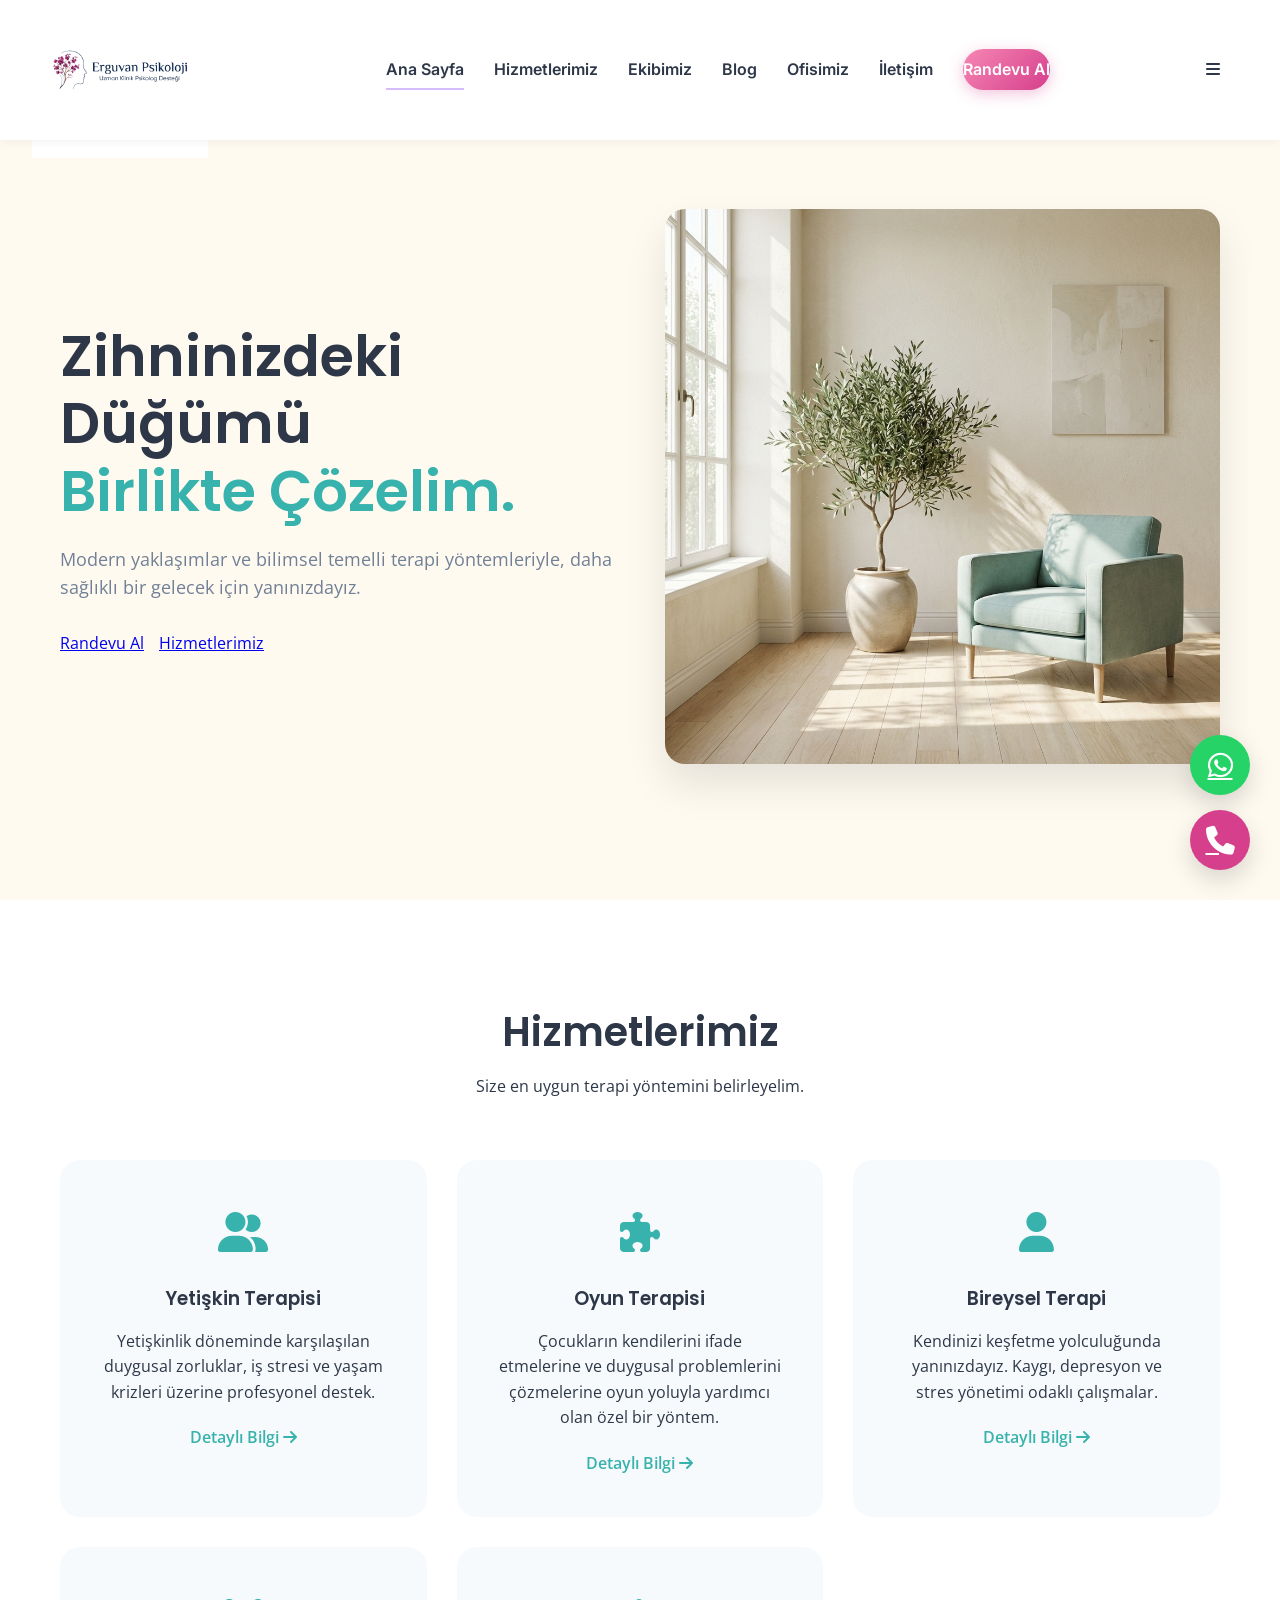
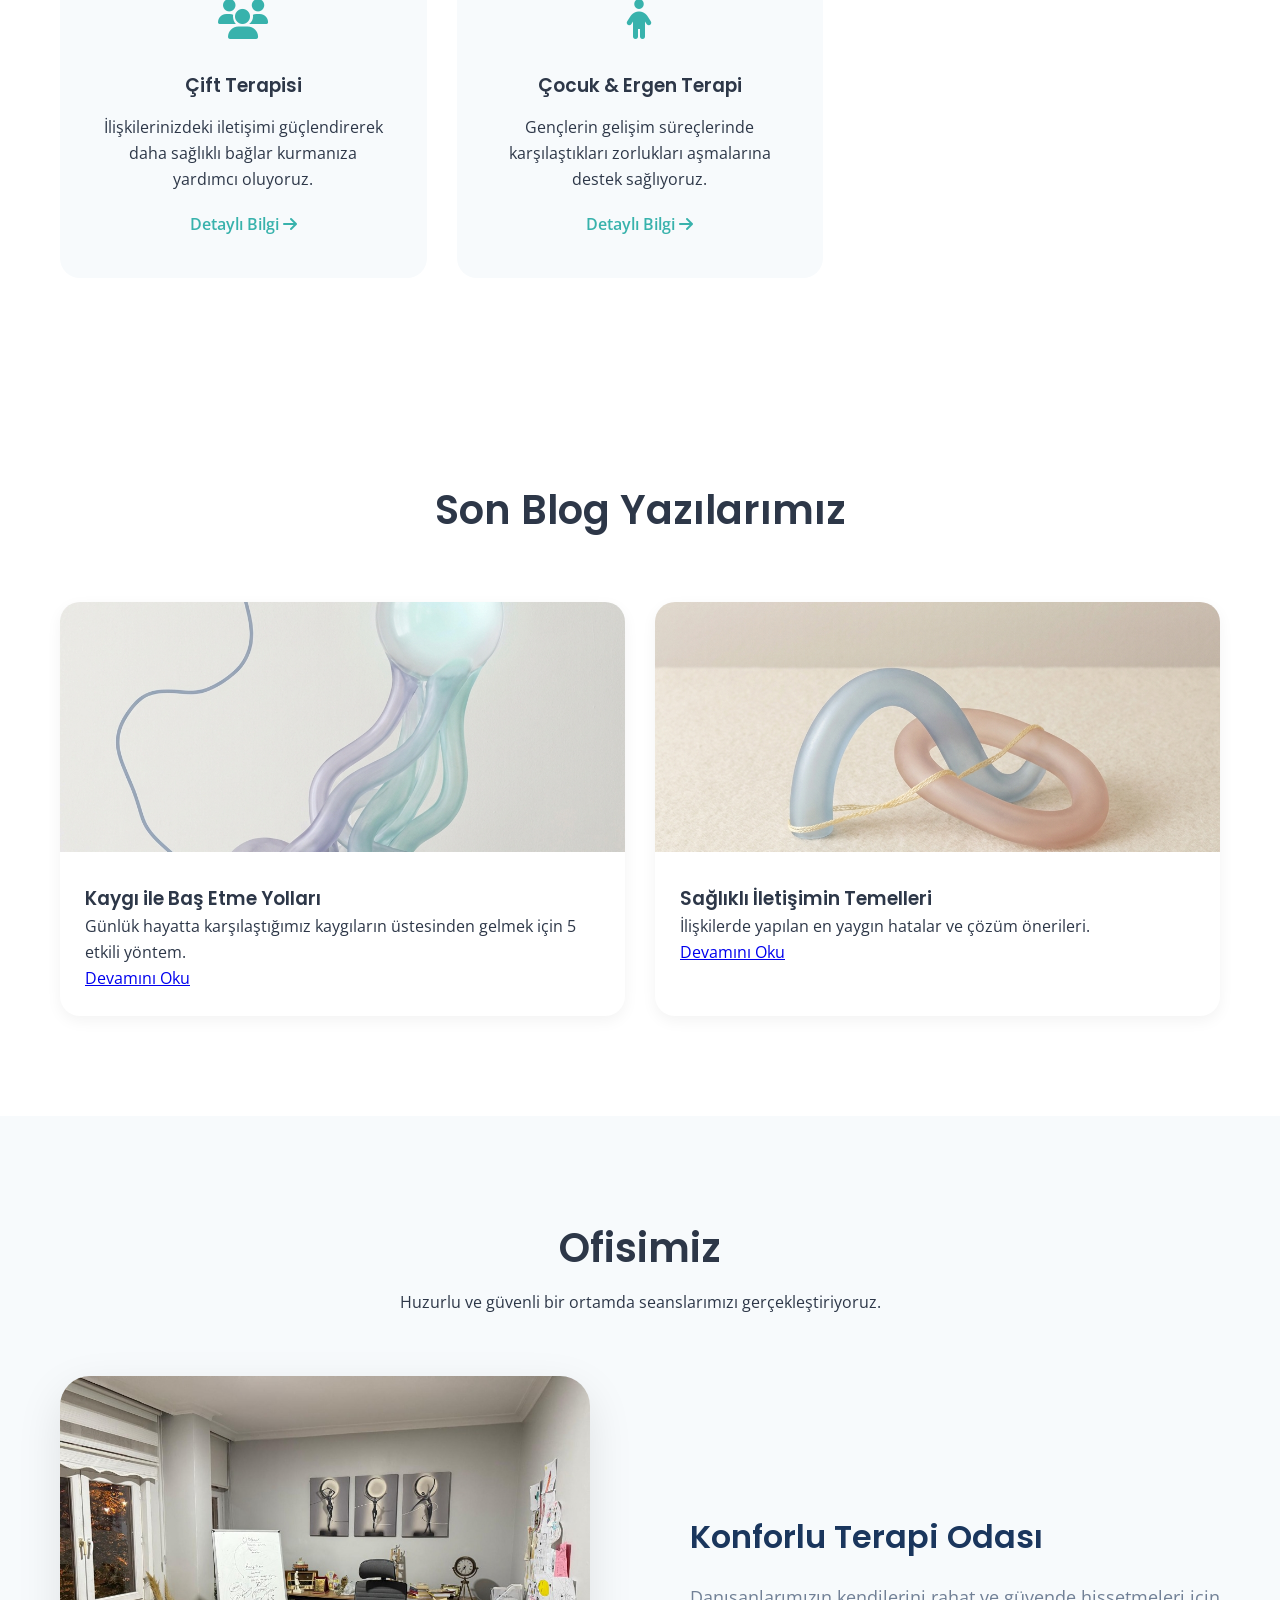
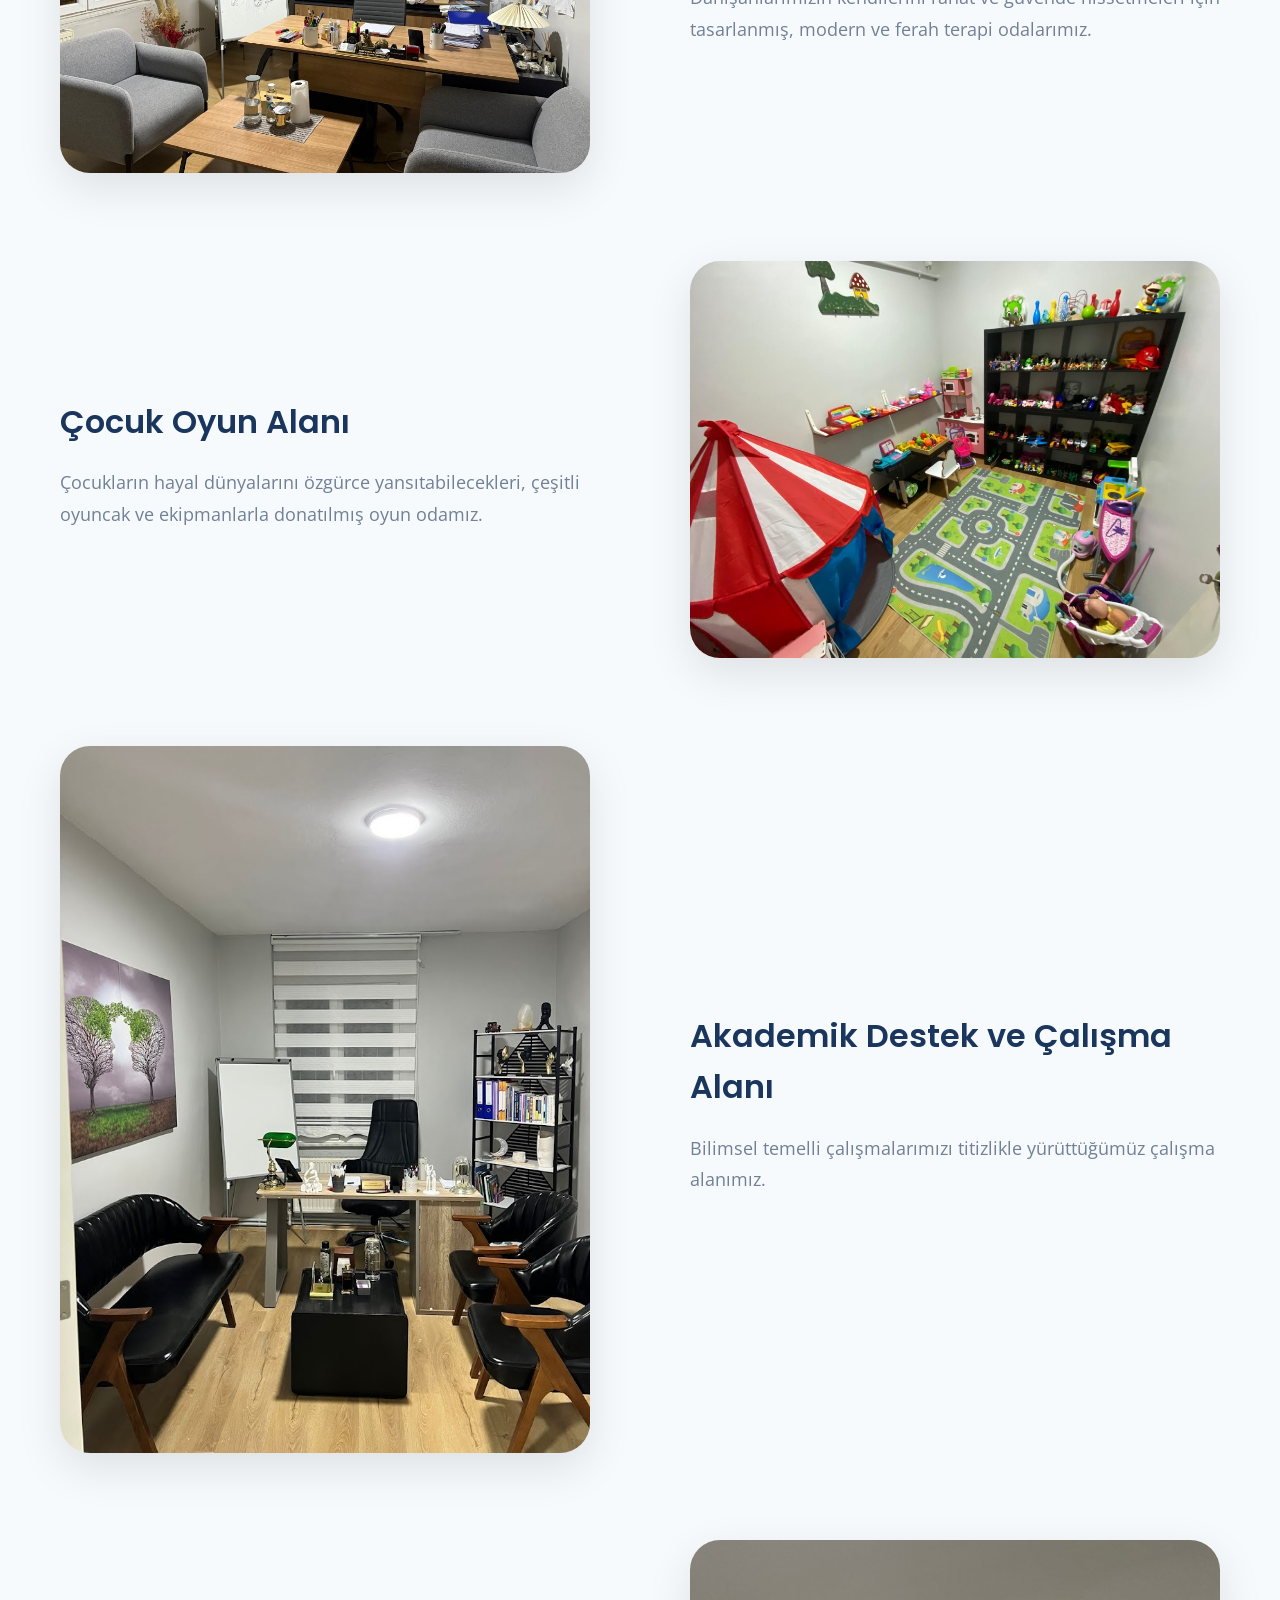
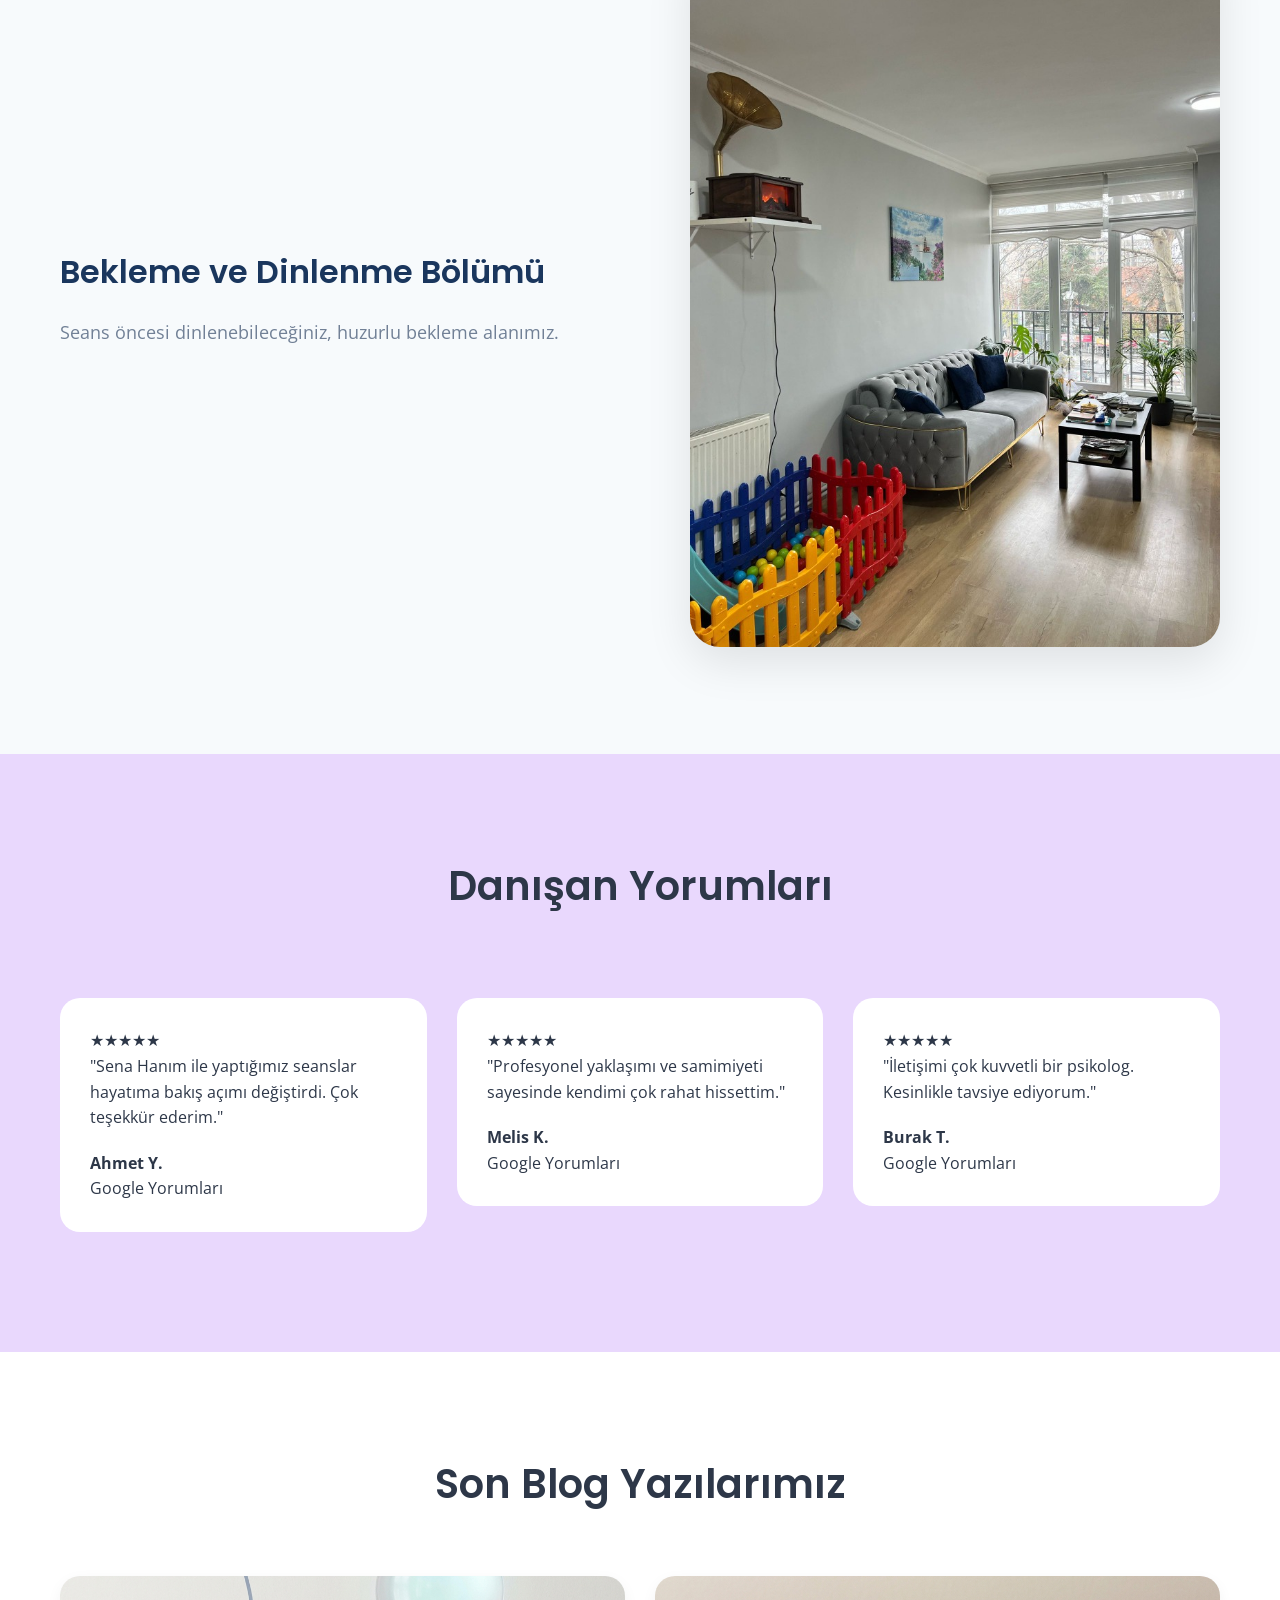
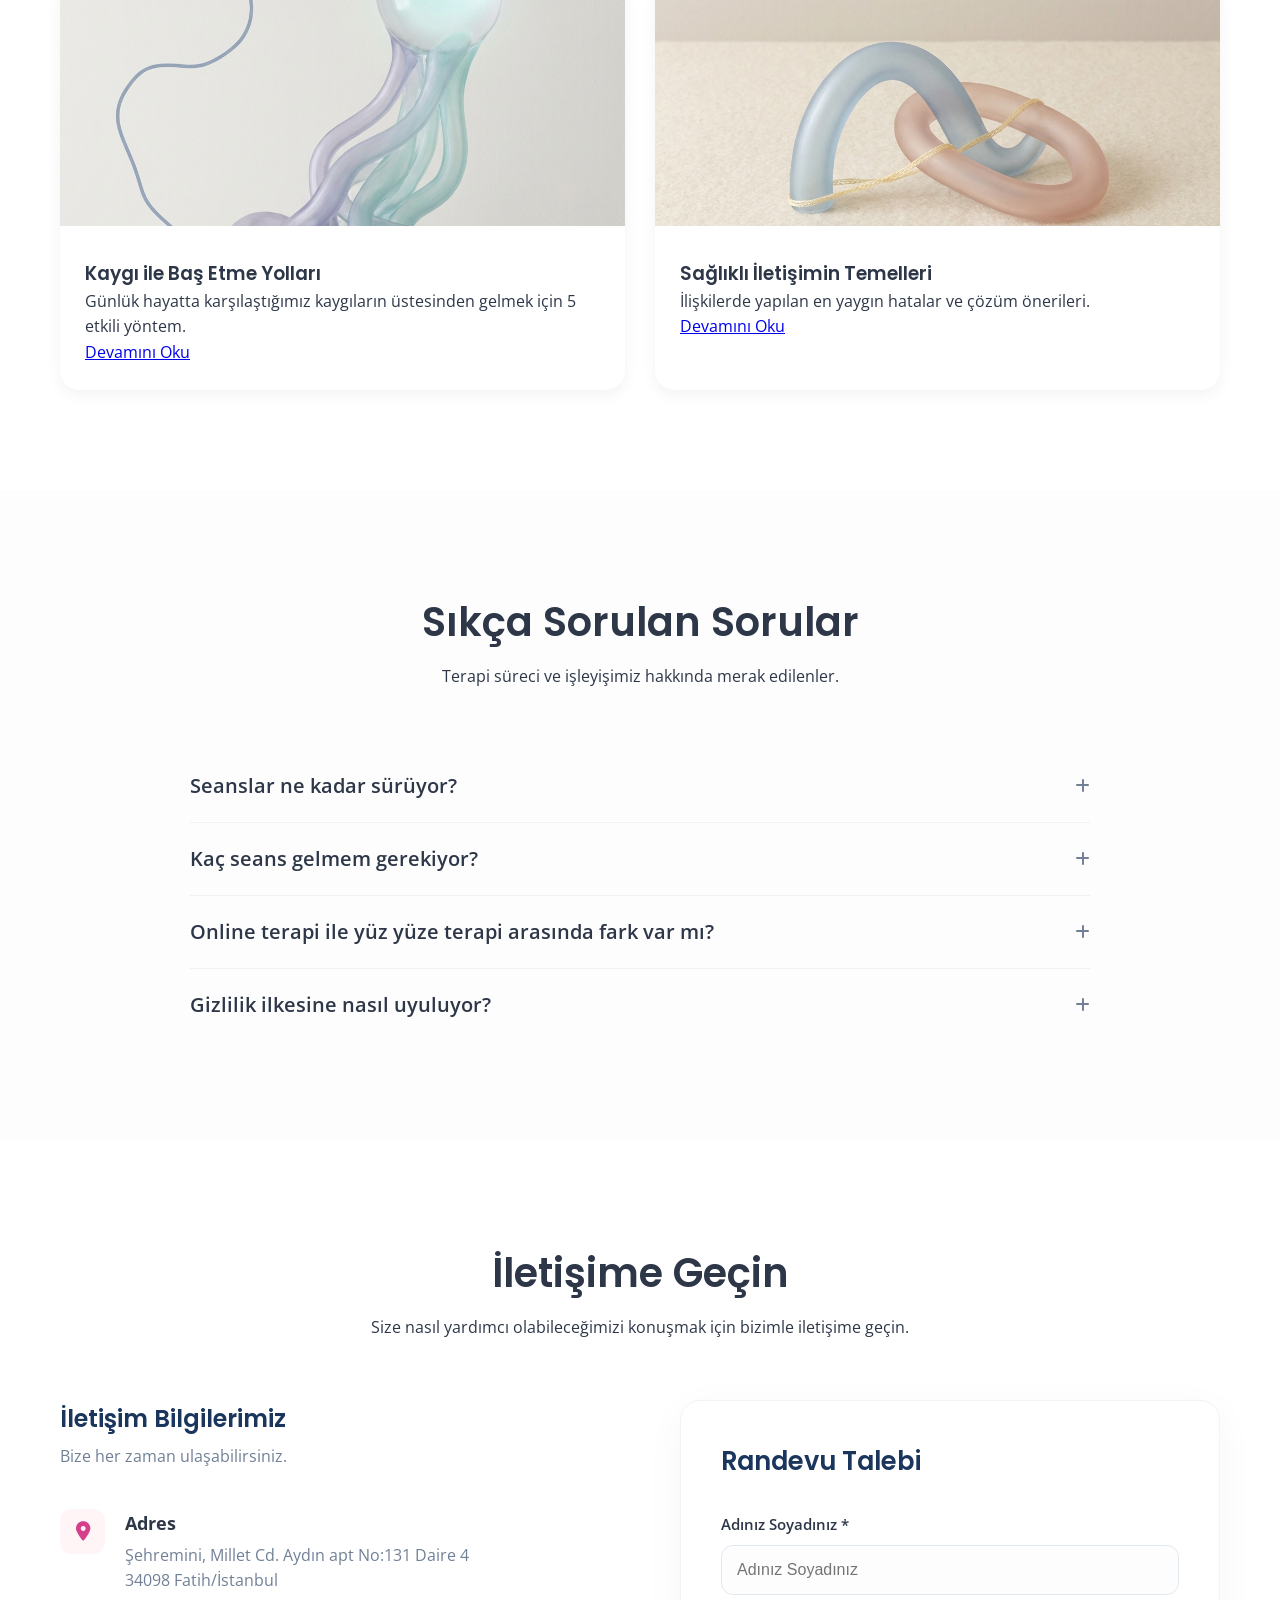
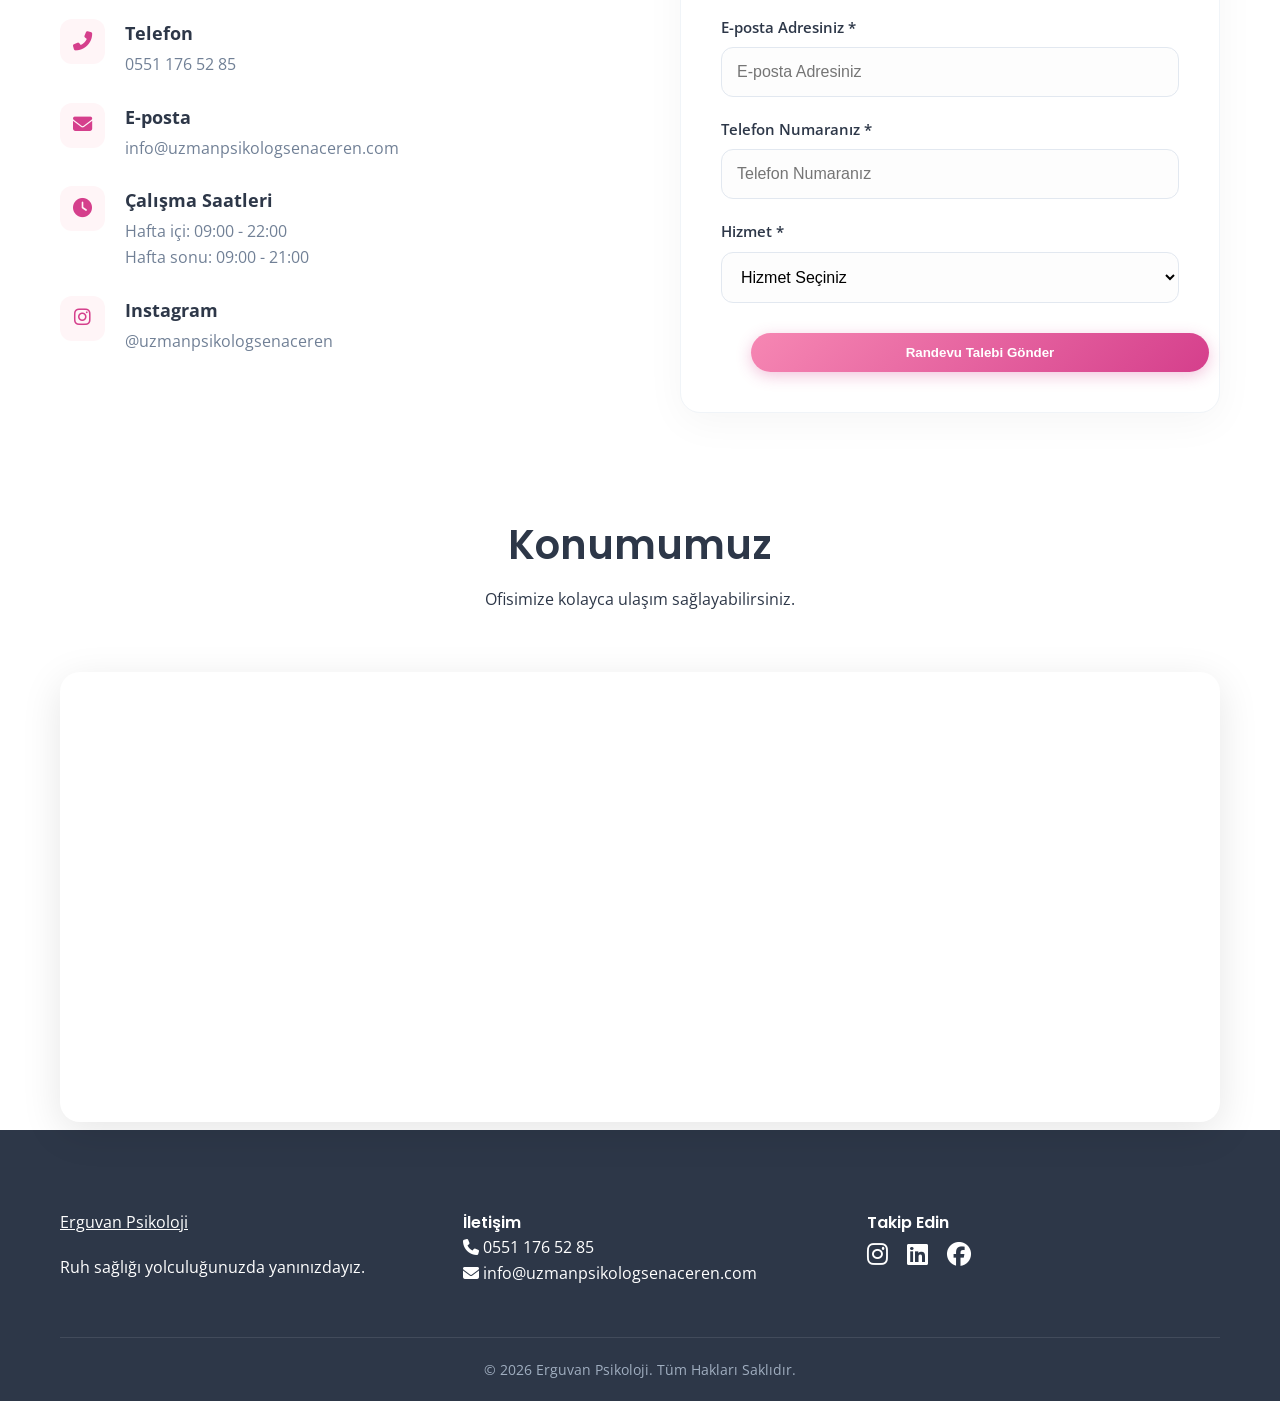
==== psikolog-modern/index.html @ c724183a "Initial commit: Erguvan Psikoloji web sitesi (Temiz yükleme)" ====
<!DOCTYPE html>
<html lang="tr">

<head>
    <meta charset="UTF-8">
    <meta name="viewport" content="width=device-width, initial-scale=1.0">
    <title>Modern Psikolog | Huzur ve Farkındalık</title>
    <meta name="description"
        content="Kişisel gelişim, terapi ve psikolojik destek için modern ve profesyonel çözümler.">
    <!-- Google Fonts -->
    <link
        href="https://fonts.googleapis.com/css2?family=Inter:wght@400;500;600&family=Poppins:wght@500;600;700&family=Open+Sans:wght@400;600&family=Playfair+Display:wght@600;700&display=swap"
        rel="stylesheet">
    <!-- Swiper CSS -->
    <link rel="stylesheet" href="https://cdn.jsdelivr.net/npm/swiper@11/swiper-bundle.min.css" />
    <!-- Font Awesome -->
    <link rel="stylesheet" href="https://cdnjs.cloudflare.com/ajax/libs/font-awesome/6.5.1/css/all.min.css">
    <link rel="stylesheet" href="style.css">
</head>

<body>

    <!-- Header / Navbar -->
    <header class="navbar">
        <div class="container">
            <div class="logo-wrapper">
                <a href="#home" class="logo-link">
                    <img src="assets/logo.png" alt="Erguvan Psikoloji Logo" class="main-logo">
                </a>
            </div>
            <nav class="nav-links">
                <a href="#home" class="active">Ana Sayfa</a>
                <a href="#services">Hizmetlerimiz</a>
                <a href="#about">Ekibimiz</a>
                <a href="#blog">Blog</a>
                <a href="#office">Ofisimiz</a>
                <a href="#contact">İletişim</a>
                <a href="#contact" class="btn btn-premium">Randevu Al</a>
            </nav>
            <div class="menu-toggle">
                <i class="fas fa-bars"></i>
            </div>
        </div>
    </header>

    <main>
        <!-- Hero Section -->
        <section id="home" class="hero">
            <div class="container">
                <div class="hero-content">
                    <h1>Zihninizdeki Düğümü <br><span>Birlikte Çözelim.</span></h1>
                    <p>Modern yaklaşımlar ve bilimsel temelli terapi yöntemleriyle, daha sağlıklı bir gelecek için
                        yanınızdayız.</p>
                    <div class="hero-btns">
                        <a href="#contact" class="btn btn-primary">Randevu Al</a>
                        <a href="#services" class="btn btn-secondary">Hizmetlerimiz</a>
                    </div>
                </div>
                <div class="hero-image">
                    <img src="assets/hero-bg.jpg" alt="Psikolog Hero Görseli" loading="lazy">
                </div>
            </div>
        </section>

        <!-- Services Section -->
        <section id="services" class="services">
            <div class="container">
                <div class="section-title">
                    <h2>Hizmetlerimiz</h2>
                    <p>Size en uygun terapi yöntemini belirleyelim.</p>
                </div>
                <div class="services-grid">
                    <div class="service-card">
                        <div class="card-icon"><i class="fas fa-user-friends"></i></div>
                        <h3>Yetişkin Terapisi</h3>
                        <p>Yetişkinlik döneminde karşılaşılan duygusal zorluklar, iş stresi ve yaşam krizleri üzerine
                            profesyonel destek.</p>
                        <a href="#contact" class="card-cta">Detaylı Bilgi <i class="fas fa-arrow-right"></i></a>
                    </div>
                    <div class="service-card">
                        <div class="card-icon"><i class="fas fa-puzzle-piece"></i></div>
                        <h3>Oyun Terapisi</h3>
                        <p>Çocukların kendilerini ifade etmelerine ve duygusal problemlerini çözmelerine oyun yoluyla
                            yardımcı olan özel bir yöntem.</p>
                        <a href="#contact" class="card-cta">Detaylı Bilgi <i class="fas fa-arrow-right"></i></a>
                    </div>
                    <div class="service-card">
                        <div class="card-icon"><i class="fas fa-user"></i></div>
                        <h3>Bireysel Terapi</h3>
                        <p>Kendinizi keşfetme yolculuğunda yanınızdayız. Kaygı, depresyon ve stres yönetimi odaklı
                            çalışmalar.</p>
                        <a href="#contact" class="card-cta">Detaylı Bilgi <i class="fas fa-arrow-right"></i></a>
                    </div>
                    <div class="service-card">
                        <div class="card-icon"><i class="fas fa-users"></i></div>
                        <h3>Çift Terapisi</h3>
                        <p>İlişkilerinizdeki iletişimi güçlendirerek daha sağlıklı bağlar kurmanıza yardımcı oluyoruz.
                        </p>
                        <a href="#contact" class="card-cta">Detaylı Bilgi <i class="fas fa-arrow-right"></i></a>
                    </div>
                    <div class="service-card">
                        <div class="card-icon"><i class="fas fa-child"></i></div>
                        <h3>Çocuk & Ergen Terapi</h3>
                        <p>Gençlerin gelişim süreçlerinde karşılaştıkları zorlukları aşmalarına destek sağlıyoruz.</p>
                        <a href="#contact" class="card-cta">Detaylı Bilgi <i class="fas fa-arrow-right"></i></a>
                    </div>
                </div>
            </div>
        </section>

        <!-- Blog Section -->
        <section id="blog" class="blog">
            <div class="container">
                <div class="section-title">
                    <h2>Son Blog Yazılarımız</h2>
                </div>
                <div class="blog-grid">
                    <article class="blog-card">
                        <div class="blog-img">
                            <img src="assets/blog-1.jpg" alt="Blog Yazısı 1">
                        </div>
                        <div class="blog-content">
                            <h3>Kaygı ile Baş Etme Yolları</h3>
                            <p>Günlük hayatta karşılaştığımız kaygıların üstesinden gelmek için 5 etkili yöntem.</p>
                            <a href="#" class="read-more">Devamını Oku</a>
                        </div>
                    </article>
                    <article class="blog-card">
                        <div class="blog-img">
                            <img src="assets/blog-2.jpg" alt="Blog Yazısı 2">
                        </div>
                        <div class="blog-content">
                            <h3>Sağlıklı İletişimin Temelleri</h3>
                            <p>İlişkilerde yapılan en yaygın hatalar ve çözüm önerileri.</p>
                            <a href="#" class="read-more">Devamını Oku</a>
                        </div>
                    </article>
                </div>
            </div>
        </section>

        <!-- Office Section -->
        <section id="office" class="office">
            <div class="container">
                <div class="section-title">
                    <h2>Ofisimiz</h2>
                    <p>Huzurlu ve güvenli bir ortamda seanslarımızı gerçekleştiriyoruz.</p>
                </div>
                <div class="office-zigzag">
                    <div class="office-row">
                        <div class="office-img">
                            <img src="assets/office/ofis-1.jpg" alt="Ofis Alanı 1">
                        </div>
                        <div class="office-text">
                            <h3>Konforlu Terapi Odası</h3>
                            <p>Danışanlarımızın kendilerini rahat ve güvende hissetmeleri için tasarlanmış, modern ve
                                ferah terapi odalarımız.</p>
                        </div>
                    </div>
                    <div class="office-row">
                        <div class="office-img">
                            <img src="assets/office/ofis-2.jpg" alt="Ofis Alanı 2">
                        </div>
                        <div class="office-text">
                            <h3>Çocuk Oyun Alanı</h3>
                            <p>Çocukların hayal dünyalarını özgürce yansıtabilecekleri, çeşitli oyuncak ve ekipmanlarla
                                donatılmış oyun odamız.</p>
                        </div>
                    </div>
                    <div class="office-row">
                        <div class="office-img">
                            <img src="assets/office/ofis-3.jpg" alt="Ofis Alanı 3">
                        </div>
                        <div class="office-text">
                            <h3>Akademik Destek ve Çalışma Alanı</h3>
                            <p>Bilimsel temelli çalışmalarımızı titizlikle yürüttüğümüz çalışma alanımız.</p>
                        </div>
                    </div>
                    <div class="office-row">
                        <div class="office-img">
                            <img src="assets/office/ofis-4.jpg" alt="Ofis Alanı 4">
                        </div>
                        <div class="office-text">
                            <h3>Bekleme ve Dinlenme Bölümü</h3>
                            <p>Seans öncesi dinlenebileceğiniz, huzurlu bekleme alanımız.</p>
                        </div>
                    </div>
                </div>
            </div>
        </section>

        <!-- Testimonials Section (Swiper) -->
        <section class="testimonials">
            <div class="container">
                <div class="section-title">
                    <h2>Danışan Yorumları</h2>
                </div>
                <div class="swiper testimonial-slider">
                    <div class="swiper-wrapper">
                        <div class="swiper-slide">
                            <div class="testimonial-card">
                                <div class="stars">★★★★★</div>
                                <p>"Sena Hanım ile yaptığımız seanslar hayatıma bakış açımı değiştirdi. Çok teşekkür
                                    ederim."</p>
                                <div class="user-info">
                                    <strong>Ahmet Y.</strong>
                                    <span>Google Yorumları</span>
                                </div>
                            </div>
                        </div>
                        <div class="swiper-slide">
                            <div class="testimonial-card">
                                <div class="stars">★★★★★</div>
                                <p>"Profesyonel yaklaşımı ve samimiyeti sayesinde kendimi çok rahat hissettim."</p>
                                <div class="user-info">
                                    <strong>Melis K.</strong>
                                    <span>Google Yorumları</span>
                                </div>
                            </div>
                        </div>
                        <div class="swiper-slide">
                            <div class="testimonial-card">
                                <div class="stars">★★★★★</div>
                                <p>"İletişimi çok kuvvetli bir psikolog. Kesinlikle tavsiye ediyorum."</p>
                                <div class="user-info">
                                    <strong>Burak T.</strong>
                                    <span>Google Yorumları</span>
                                </div>
                            </div>
                        </div>
                    </div>
                    <div class="swiper-pagination"></div>
                </div>
            </div>
        </section>

        <!-- Blog Section -->
        <section id="blog" class="blog">
            <div class="container">
                <div class="section-title">
                    <h2>Son Blog Yazılarımız</h2>
                </div>
                <div class="blog-grid">
                    <article class="blog-card">
                        <div class="blog-img">
                            <img src="assets/blog-1.jpg" alt="Blog Yazısı 1">
                        </div>
                        <div class="blog-content">
                            <h3>Kaygı ile Baş Etme Yolları</h3>
                            <p>Günlük hayatta karşılaştığımız kaygıların üstesinden gelmek için 5 etkili yöntem.</p>
                            <a href="#" class="read-more">Devamını Oku</a>
                        </div>
                    </article>
                    <article class="blog-card">
                        <div class="blog-img">
                            <img src="assets/blog-2.jpg" alt="Blog Yazısı 2">
                        </div>
                        <div class="blog-content">
                            <h3>Sağlıklı İletişimin Temelleri</h3>
                            <p>İlişkilerde yapılan en yaygın hatalar ve çözüm önerileri.</p>
                            <a href="#" class="read-more">Devamını Oku</a>
                        </div>
                    </article>
                </div>
            </div>
        </section>

        <!-- FAQ Section -->
        <section id="faq" class="faq">
            <div class="container">
                <div class="section-title">
                    <h2>Sıkça Sorulan Sorular</h2>
                    <p>Terapi süreci ve işleyişimiz hakkında merak edilenler.</p>
                </div>
                <div class="faq-accordion">
                    <div class="faq-item" onclick="this.classList.toggle('active')">
                        <div class="faq-question">
                            <span>Seanslar ne kadar sürüyor?</span>
                            <i class="fas fa-plus"></i>
                        </div>
                        <div class="faq-answer">
                            <p>Bireysel terapi seanslarımız ortalama 45-50 dakika sürmektedir. İlk görüşme
                                (değerlendirme seansı) bazen biraz daha uzun sürebilir.</p>
                        </div>
                    </div>

                    <div class="faq-item" onclick="this.classList.toggle('active')">
                        <div class="faq-question">
                            <span>Kaç seans gelmem gerekiyor?</span>
                            <i class="fas fa-plus"></i>
                        </div>
                        <div class="faq-answer">
                            <p>Seans sayısı, çalışılan konuya ve danışanın ihtiyaçlarına göre değişkenlik
                                göstermektedir. Bu konuyu genellikle ilk birkaç seanslık değerlendirme sürecinden sonra
                                birlikte planlıyoruz.</p>
                        </div>
                    </div>

                    <div class="faq-item" onclick="this.classList.toggle('active')">
                        <div class="faq-question">
                            <span>Online terapi ile yüz yüze terapi arasında fark var mı?</span>
                            <i class="fas fa-plus"></i>
                        </div>
                        <div class="faq-answer">
                            <p>Bilimsel araştırmalar, uygun teknolojik koşullar sağlandığında online terapinin de
                                geleneksel yüz yüze terapi kadar etkili olduğunu göstermektedir.</p>
                        </div>
                    </div>

                    <div class="faq-item" onclick="this.classList.toggle('active')">
                        <div class="faq-question">
                            <span>Gizlilik ilkesine nasıl uyuluyor?</span>
                            <i class="fas fa-plus"></i>
                        </div>
                        <div class="faq-answer">
                            <p>Terapi süreci tamamen gizlilik ilkesi esasına dayanır. Danışanlarımızın bilgileri ve
                                seans içerikleri, yasal zorunluluklar haricinde hiçbir üçüncü şahıs veya kurumla
                                paylaşılmaz.</p>
                        </div>
                    </div>
                </div>
            </div>
        </section>

        <!-- Contact Section -->
        <section id="contact" class="contact">
            <div class="container">
                <div class="section-title">
                    <h2>İletişime Geçin</h2>
                    <p>Size nasıl yardımcı olabileceğimizi konuşmak için bizimle iletişime geçin.</p>
                </div>
                <div class="contact-wrapper">
                    <div class="contact-info">
                        <h3>İletişim Bilgilerimiz</h3>
                        <p class="subtitle">Bize her zaman ulaşabilirsiniz.</p>

                        <div class="info-item">
                            <div class="info-icon"><i class="fas fa-map-marker-alt"></i></div>
                            <div class="info-text">
                                <strong>Adres</strong>
                                <p>Şehremini, Millet Cd. Aydın apt No:131 Daire 4<br>34098 Fatih/İstanbul</p>
                            </div>
                        </div>

                        <div class="info-item">
                            <div class="info-icon"><i class="fas fa-phone-alt"></i></div>
                            <div class="info-text">
                                <strong>Telefon</strong>
                                <p>0551 176 52 85</p>
                            </div>
                        </div>

                        <div class="info-item">
                            <div class="info-icon"><i class="fas fa-envelope"></i></div>
                            <div class="info-text">
                                <strong>E-posta</strong>
                                <p>info@uzmanpsikologsenaceren.com</p>
                            </div>
                        </div>

                        <div class="info-item">
                            <div class="info-icon"><i class="fas fa-clock"></i></div>
                            <div class="info-text">
                                <strong>Çalışma Saatleri</strong>
                                <p>Hafta içi: 09:00 - 22:00<br>Hafta sonu: 09:00 - 21:00</p>
                            </div>
                        </div>

                        <div class="info-item">
                            <div class="info-icon"><i class="fab fa-instagram"></i></div>
                            <div class="info-text">
                                <strong>Instagram</strong>
                                <p>@uzmanpsikologsenaceren</p>
                            </div>
                        </div>
                    </div>

                    <div class="contact-form-container">
                        <form class="appointment-form">
                            <h3>Randevu Talebi</h3>
                            <div class="form-group">
                                <label>Adınız Soyadınız *</label>
                                <input type="text" placeholder="Adınız Soyadınız" required>
                            </div>
                            <div class="form-group">
                                <label>E-posta Adresiniz *</label>
                                <input type="email" placeholder="E-posta Adresiniz" required>
                            </div>
                            <div class="form-group">
                                <label>Telefon Numaranız *</label>
                                <input type="tel" placeholder="Telefon Numaranız" required>
                            </div>
                            <div class="form-group">
                                <label>Hizmet *</label>
                                <select required>
                                    <option value="" disabled selected>Hizmet Seçiniz</option>
                                    <option value="yetiskin">Yetişkin Terapisi</option>
                                    <option value="oyun">Oyun Terapisi</option>
                                    <option value="bireysel">Bireysel Terapi</option>
                                    <option value="cift">Çift Terapisi</option>
                                    <option value="cocuk-ergen">Çocuk & Ergen Terapi</option>
                                </select>
                            </div>
                            <button type="submit" class="btn btn-premium btn-block">Randevu Talebi Gönder</button>
                        </form>
                    </div>
                </div>
            </div>
        </section>

        <!-- Map Section -->
        <section id="location" class="map-section">
            <div class="container">
                <div class="section-title">
                    <h2>Konumumuz</h2>
                    <p>Ofisimize kolayca ulaşım sağlayabilirsiniz.</p>
                </div>
                <div class="map-container">
                    <iframe
                        src="https://www.google.com/maps/embed?pb=!1m18!1m12!1m3!1d3010.518663806141!2d28.93240757655022!3d41.01511121901844!2m3!1f0!2f0!3f0!3m2!1i1024!2i768!4f13.1!3m3!1m2!1s0x14cabbbebb427bb9%3A0x3fec28c0f52032ea!2sFatih%20Psikolog-Erguvan%20Psikoloji%20ve%20Dan%C4%B1%C5%9Fmanl%C4%B1k%20Merkezi-Uzman%20Klinik%20Psikolog-!5e0!3m2!1str!2str!4v1707010000000!5m2!1str!2str"
                        width="100%" height="450"
                        style="border:0; border-radius: 20px; box-shadow: 0 10px 40px rgba(0,0,0,0.1);"
                        allowfullscreen="" loading="lazy" referrerpolicy="no-referrer-when-downgrade">
                    </iframe>
                </div>
            </div>
        </section>
    </main>

    <!-- Footer -->
    <footer>
        <div class="container">
            <div class="footer-grid">
                <div class="footer-about">
                    <a href="#" class="logo">Erguvan <span>Psikoloji</span></a>
                    <p>Ruh sağlığı yolculuğunuzda yanınızdayız.</p>
                </div>
                <div class="footer-contact">
                    <h4>İletişim</h4>
                    <p><i class="fas fa-phone"></i> 0551 176 52 85</p>
                    <p><i class="fas fa-envelope"></i> info@uzmanpsikologsenaceren.com</p>
                </div>
                <div class="footer-social">
                    <h4>Takip Edin</h4>
                    <div class="social-links">
                        <a href="#"><i class="fab fa-instagram"></i></a>
                        <a href="#"><i class="fab fa-linkedin"></i></a>
                        <a href="#"><i class="fab fa-facebook"></i></a>
                    </div>
                </div>
            </div>
            <div class="footer-bottom">
                <p>&copy; 2026 Erguvan Psikoloji. Tüm Hakları Saklıdır.</p>
            </div>
        </div>
    </footer>

    <!-- Floating Buttons -->
    <div class="floating-wrapper">
        <a href="https://wa.me/905511765285" class="float-btn whatsapp" target="_blank"
            title="WhatsApp ile İletişime Geçin">
            <i class="fab fa-whatsapp"></i>
        </a>
        <a href="tel:05511765285" class="float-btn phone" title="Bizi Arayın">
            <i class="fas fa-phone"></i>
        </a>
    </div>

    <!-- Scripts -->
    <script src="https://cdn.jsdelivr.net/npm/swiper@11/swiper-bundle.min.js"></script>
    <script src="script.js"></script>
</body>

</html>
---- psikolog-modern/style.css ----
/* CSS Design System & Styles */
:root {
    --primary-color: #38b2ac;
    /* Turkuaz */
    --secondary-color: #e9d8fd;
    /* Soft Lavanta */
    --accent-color: #ff7f50;
    /* Mercan */
    --bg-krem: #fffaf0;
    --bg-gri: #f7fafc;
    --text-dark: #2d3748;
    --text-light: #718096;
    --white: #ffffff;
    --font-heading: 'Poppins', sans-serif;
    --font-body: 'Open Sans', sans-serif;
    --transition: all 0.3s ease;
}

* {
    margin: 0;
    padding: 0;
    box-sizing: border-box;
}

body {
    font-family: var(--font-body);
    line-height: 1.6;
    color: var(--text-dark);
    background-color: var(--white);
    overflow-x: hidden;
}

h1,
h2,
h3,
h4 {
    font-family: var(--font-heading);
    font-weight: 600;
}

.container {
    max-width: 1200px;
    margin: 0 auto;
    padding: 0 20px;
}

/* Navbar & Glassmorphism */
.navbar {
    position: fixed;
    top: 0;
    width: 100%;
    height: 140px;
    /* Daha dengeli bir yükseklik */
    background: rgba(255, 255, 255, 0.8);
    backdrop-filter: blur(15px);
    -webkit-backdrop-filter: blur(15px);
    display: flex;
    align-items: center;
    z-index: 1000;
    border-bottom: 1px solid rgba(255, 255, 255, 0.3);
    box-shadow: 0 4px 30px rgba(0, 0, 0, 0.05);
}

.navbar .container {
    display: flex;
    justify-content: space-between;
    align-items: center;
    width: 100%;
    overflow: visible;
}

/* Logo Section */
.logo-wrapper {
    display: flex;
    align-items: center;
    background: transparent !important;
}

.logo-link {
    display: block;
    transition: var(--transition);
    text-decoration: none;
    border: none;
    outline: none;
    background: transparent !important;
}

.logo-link:hover {
    transform: scale(1.05);
}

.main-logo {
    height: 160px;
    /* Header'dan biraz taşıp estetik durması için */
    width: auto;
    object-fit: contain;
    mix-blend-mode: multiply;
    /* BEYAZ ARKA PLANI YOK EDER */
    filter: contrast(110%);
    /* Logoyu netleştirmek için */
    transform: scale(1.1);
    display: block;
    background: transparent !important;
    pointer-events: none;
    /* Tıklanabilir alanı bozmaması için */
    margin-left: -20px;
    /* Sola biraz daha yanaştırıldı */
}

/* Nav Links & Hover Line */
.nav-links {
    display: flex;
    align-items: center;
}

.nav-links a {
    margin-left: 30px;
    text-decoration: none;
    color: #2d3748;
    font-weight: 600;
    font-size: 1rem;
    position: relative;
    padding: 8px 0;
    transition: var(--transition);
    font-family: 'Inter', sans-serif;
    /* Daha modern bir font */
}

.nav-links a:not(.btn-premium)::after {
    content: '';
    position: absolute;
    bottom: 0;
    left: 0;
    width: 0;
    height: 2px;
    background: #d6bcfa;
    /* Lavanta vurgu */
    transition: width 0.3s ease;
}

.nav-links a.active::after,
.nav-links a:not(.btn-premium):hover::after {
    width: 100%;
}

.nav-links a:hover {
    color: #1a365d;
}

/* Premium Button */
.btn-premium {
    background: linear-gradient(135deg, #f687b3 0%, #d53f8c 100%);
    color: white !important;
    padding: 12px 24px;
    border-radius: 50px;
    font-weight: 700;
    box-shadow: 0 4px 15px rgba(213, 63, 140, 0.3);
    transition: all 0.4s cubic-bezier(0.175, 0.885, 0.32, 1.275);
    border: none;
    margin-left: 30px !important;
    text-decoration: none;
}

.btn-premium:hover {
    transform: scale(1.05) translateY(-2px);
    box-shadow: 0 8px 25px rgba(213, 63, 140, 0.4);
    filter: brightness(1.1);
}

/* Hero Section */
.hero {
    height: 100vh;
    display: flex;
    align-items: center;
    background-color: var(--bg-krem);
    padding-top: 80px;
}

.hero .container {
    display: flex;
    align-items: center;
    gap: 50px;
}

.hero-content {
    flex: 1;
}

.hero-content h1 {
    font-size: 3.5rem;
    line-height: 1.2;
    margin-bottom: 20px;
}

.hero-content h1 span {
    color: var(--primary-color);
}

.hero-content p {
    font-size: 1.1rem;
    color: var(--text-light);
    margin-bottom: 30px;
}

.hero-btns {
    display: flex;
    gap: 15px;
}

.hero-image {
    flex: 1;
}

.hero-image img {
    width: 100%;
    border-radius: 20px;
    box-shadow: 0 20px 40px rgba(0, 0, 0, 0.1);
}

/* Contact Section */
.contact {
    padding: 100px 0;
    background-color: #fff;
}

.contact-wrapper {
    display: grid;
    grid-template-columns: 1fr 1fr;
    gap: 80px;
    margin-top: 50px;
}

.contact-info h3 {
    font-size: 1.5rem;
    color: #1a365d;
    margin-bottom: 5px;
}

.contact-info .subtitle {
    color: #718096;
    margin-bottom: 40px;
    font-size: 1rem;
}

.info-item {
    display: flex;
    gap: 20px;
    margin-bottom: 25px;
    align-items: flex-start;
}

.info-icon {
    width: 45px;
    height: 45px;
    background: #fff5f7;
    border-radius: 12px;
    display: flex;
    align-items: center;
    justify-content: center;
    color: #d53f8c;
    font-size: 1.2rem;
    flex-shrink: 0;
}

.info-text strong {
    display: block;
    font-size: 1.1rem;
    color: #2d3748;
    margin-bottom: 5px;
}

.info-text p {
    color: #718096;
    line-height: 1.6;
}

/* Contact Form */
.contact-form-container {
    background: #ffffff;
    padding: 40px;
    border-radius: 20px;
    box-shadow: 0 10px 40px rgba(0, 0, 0, 0.04);
    border: 1px solid #f0f4f8;
}

.appointment-form h3 {
    margin-bottom: 30px;
    color: #1a365d;
    font-size: 1.6rem;
}

.form-group {
    margin-bottom: 20px;
}

.form-group label {
    display: block;
    margin-bottom: 8px;
    font-weight: 600;
    color: #2d3748;
    font-size: 0.95rem;
}

.form-group input,
.form-group select {
    width: 100%;
    padding: 15px;
    border: 1px solid #e2e8f0;
    border-radius: 12px;
    font-size: 1rem;
    transition: var(--transition);
    background: #fdfdfd;
}

.form-group input:focus,
.form-group select:focus {
    outline: none;
    border-color: #d53f8c;
    box-shadow: 0 0 0 3px rgba(213, 63, 140, 0.1);
}

.btn-block {
    width: 100%;
    margin-top: 10px;
    cursor: pointer;
}

/* Responsive Contact */
@media (max-width: 992px) {
    .contact-wrapper {
        grid-template-columns: 1fr;
        gap: 50px;
    }
}

/* Services */
.services {
    padding: 100px 0;
    background-color: var(--white);
}

.section-title {
    text-align: center;
    margin-bottom: 60px;
}

.section-title h2 {
    font-size: 2.5rem;
    margin-bottom: 10px;
}

.services-grid {
    display: grid;
    grid-template-columns: repeat(auto-fit, minmax(300px, 1fr));
    gap: 30px;
}

.service-card {
    background: var(--bg-gri);
    padding: 40px;
    border-radius: 20px;
    text-align: center;
    transition: var(--transition);
}

.service-card:hover {
    transform: translateY(-10px);
    background: var(--white);
    box-shadow: 0 15px 30px rgba(0, 0, 0, 0.05);
}

.card-icon {
    font-size: 2.5rem;
    color: var(--primary-color);
    margin-bottom: 20px;
}

.service-card h3 {
    margin-bottom: 15px;
}

.card-cta {
    margin-top: 20px;
    display: inline-block;
    color: var(--primary-color);
    text-decoration: none;
    font-weight: 600;
}

/* Testimonials */
.testimonials {
    padding: 100px 0;
    background-color: var(--secondary-color);
}

.testimonial-card {
    background: var(--white);
    padding: 30px;
    border-radius: 20px;
    margin: 20px 0;
}

.user-info {
    margin-top: 20px;
    display: flex;
    flex-direction: column;
}

/* Blog */
.blog {
    padding: 100px 0;
}

.blog-grid {
    display: grid;
    grid-template-columns: repeat(auto-fit, minmax(350px, 1fr));
    gap: 30px;
}

.blog-card {
    border-radius: 20px;
    overflow: hidden;
    background: var(--white);
    box-shadow: 0 5px 15px rgba(0, 0, 0, 0.05);
}

.blog-img img {
    width: 100%;
    height: 250px;
    object-fit: cover;
}

.blog-content {
    padding: 25px;
}

/* Footer */
footer {
    background: var(--text-dark);
    color: var(--white);
    padding: 80px 0 20px;
}

.footer-grid {
    display: grid;
    grid-template-columns: repeat(auto-fit, minmax(200px, 1fr));
    gap: 50px;
    margin-bottom: 50px;
}

.footer-about .logo {
    color: var(--white);
    margin-bottom: 20px;
    display: block;
}

.social-links a {
    color: var(--white);
    font-size: 1.5rem;
    margin-right: 15px;
    transition: var(--transition);
}

.social-links a:hover {
    color: var(--primary-color);
}

.footer-bottom {
    border-top: 1px solid rgba(255, 255, 255, 0.1);
    padding-top: 20px;
    text-align: center;
    font-size: 0.9rem;
    color: #a0aec0;
}

/* Responsive */
@media (max-width: 992px) {
    .hero .container {
        flex-direction: column;
        text-align: center;
    }

    .hero-btns {
        justify-content: center;
    }

    .hero-content h1 {
        font-size: 2.5rem;
    }
}

@media (max-width: 768px) {
    .nav-links {
        display: none;
    }

    .menu-toggle {
        display: block;
        font-size: 1.5rem;
    }
}

/* Office Section Zigzag Layout */
.office {
    padding: 100px 0;
    background-color: var(--bg-gri);
}

.office-zigzag {
    display: flex;
    flex-direction: column;
    gap: 80px;
}

.office-row {
    display: flex;
    align-items: center;
    gap: 100px;
}

.office-row:nth-child(even) {
    flex-direction: row-reverse;
}

.office-img {
    flex: 1;
}

.office-img img {
    width: 100%;
    border-radius: 30px;
    box-shadow: 0 15px 45px rgba(0, 0, 0, 0.1);
    transition: var(--transition);
}

.office-img img:hover {
    transform: scale(1.02);
}

.office-text {
    flex: 1;
}

.office-text h3 {
    font-size: 2rem;
    margin-bottom: 20px;
    color: #1a365d;
}

.office-text p {
    font-size: 1.1rem;
    color: var(--text-light);
    line-height: 1.8;
}

/* Responsive for Office Section */
@media (max-width: 992px) {

    .office-row,
    .office-row:nth-child(even) {
        flex-direction: column;
        gap: 40px;
        text-align: center;
    }
}

/* FAQ Section */
.faq {
    padding: 100px 0;
    background-color: #fdfdfd;
}

.faq-accordion {
    max-width: 900px;
    margin: 50px auto 0;
}

.faq-item {
    border-bottom: 1px solid #edf2f7;
    padding: 20px 0;
    cursor: pointer;
    transition: var(--transition);
}

.faq-item:last-child {
    border-bottom: none;
}

.faq-question {
    display: flex;
    justify-content: space-between;
    align-items: center;
    font-size: 1.25rem;
    font-weight: 600;
    color: #2d3748;
    transition: var(--transition);
}

.faq-question i {
    font-size: 1rem;
    color: #718096;
    transition: transform 0.4s ease;
}

.faq-answer {
    max-height: 0;
    overflow: hidden;
    transition: max-height 0.4s cubic-bezier(0.4, 0, 0.2, 1);
}

.faq-answer p {
    padding-top: 15px;
    color: #718096;
    line-height: 1.8;
    font-size: 1.05rem;
}

/* Active State for FAQ */
.faq-item.active .faq-question {
    color: #d53f8c;
}

.faq-item.active i {
    transform: rotate(45deg);
    color: #d53f8c;
}

.faq-item.active .faq-answer {
    max-height: 200px;
}

.faq-item:hover .faq-question {
    color: #1a365d;
}

/* Responsive FAQ */
@media (max-width: 768px) {
    .faq-question {
        font-size: 1.1rem;
    }
}

/* Floating Action Buttons */
.floating-wrapper {
    position: fixed;
    right: 30px;
    bottom: 30px;
    display: flex;
    flex-direction: column;
    gap: 15px;
    z-index: 9999;
}

.float-btn {
    width: 60px;
    height: 60px;
    border-radius: 50%;
    display: flex;
    align-items: center;
    justify-content: center;
    color: #fff;
    font-size: 1.8rem;
    box-shadow: 0 10px 25px rgba(0, 0, 0, 0.15);
    transition: all 0.3s cubic-bezier(0.175, 0.885, 0.32, 1.275);
    animation: float-pulse 2s infinite ease-in-out;
}

.float-btn.whatsapp {
    background-color: #25d366;
}

.float-btn.phone {
    background-color: #d53f8c;
    /* Mercan/Pembe tonu */
}

.float-btn:hover {
    transform: scale(1.1) translateY(-5px);
    box-shadow: 0 15px 30px rgba(0, 0, 0, 0.2);
    color: #fff;
}

@keyframes float-pulse {

    0%,
    100% {
        transform: translateY(0);
    }

    50% {
        transform: translateY(-8px);
    }
}

@media (max-width: 768px) {
    .floating-wrapper {
        right: 20px;
        bottom: 20px;
    }

    .float-btn {
        width: 50px;
        height: 50px;
        font-size: 1.5rem;
    }
}
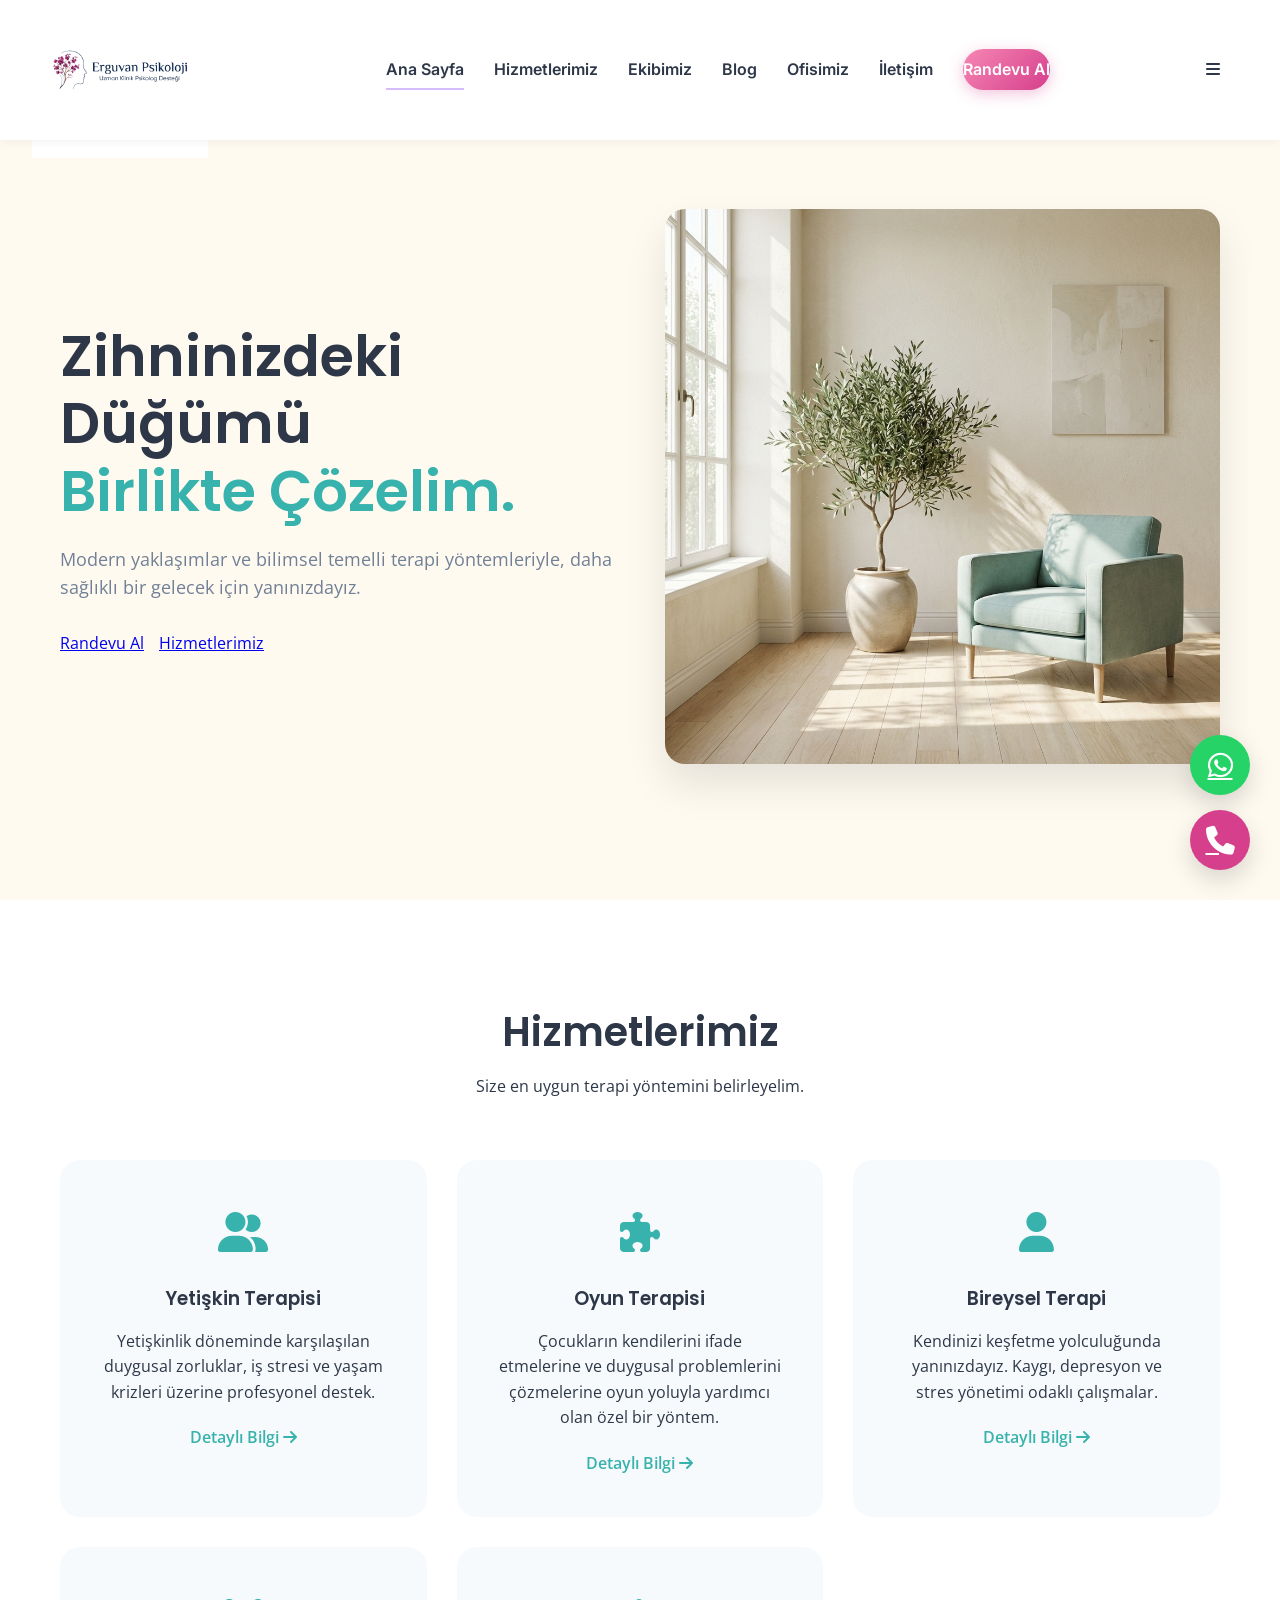
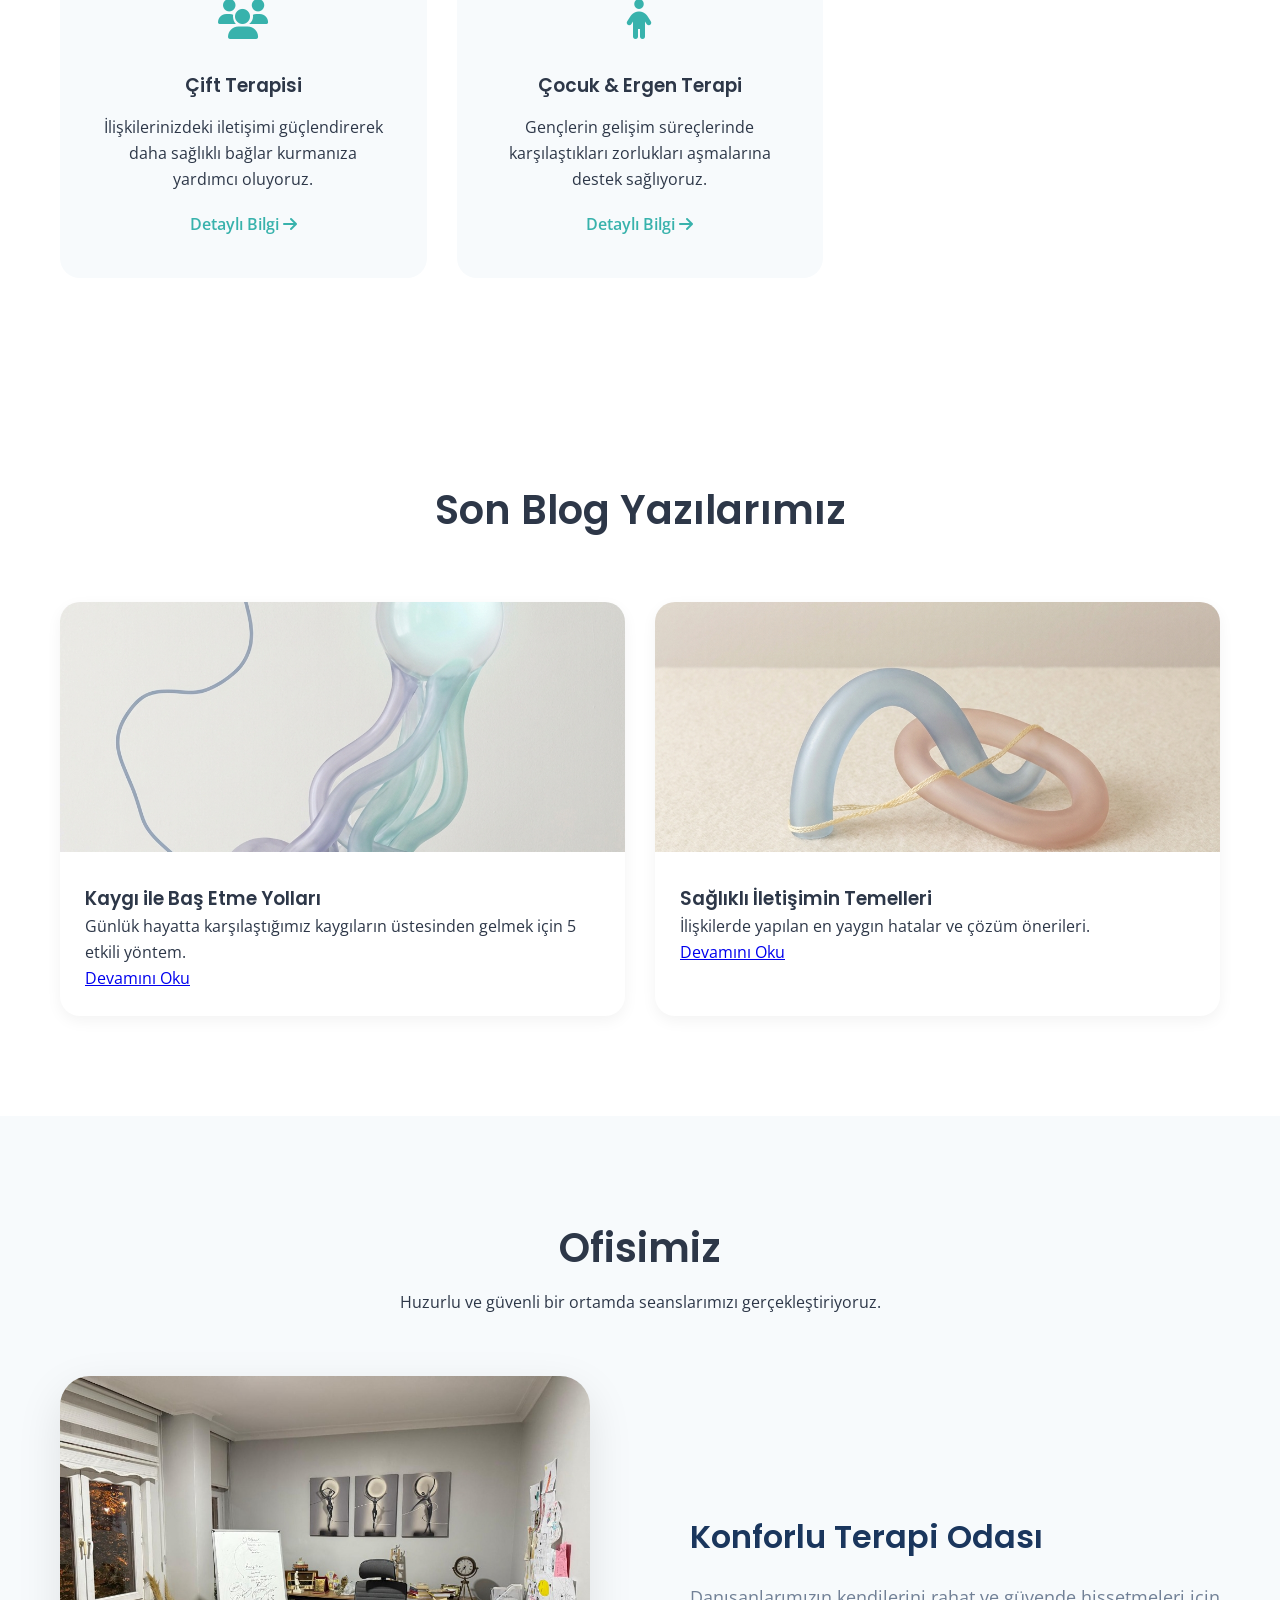
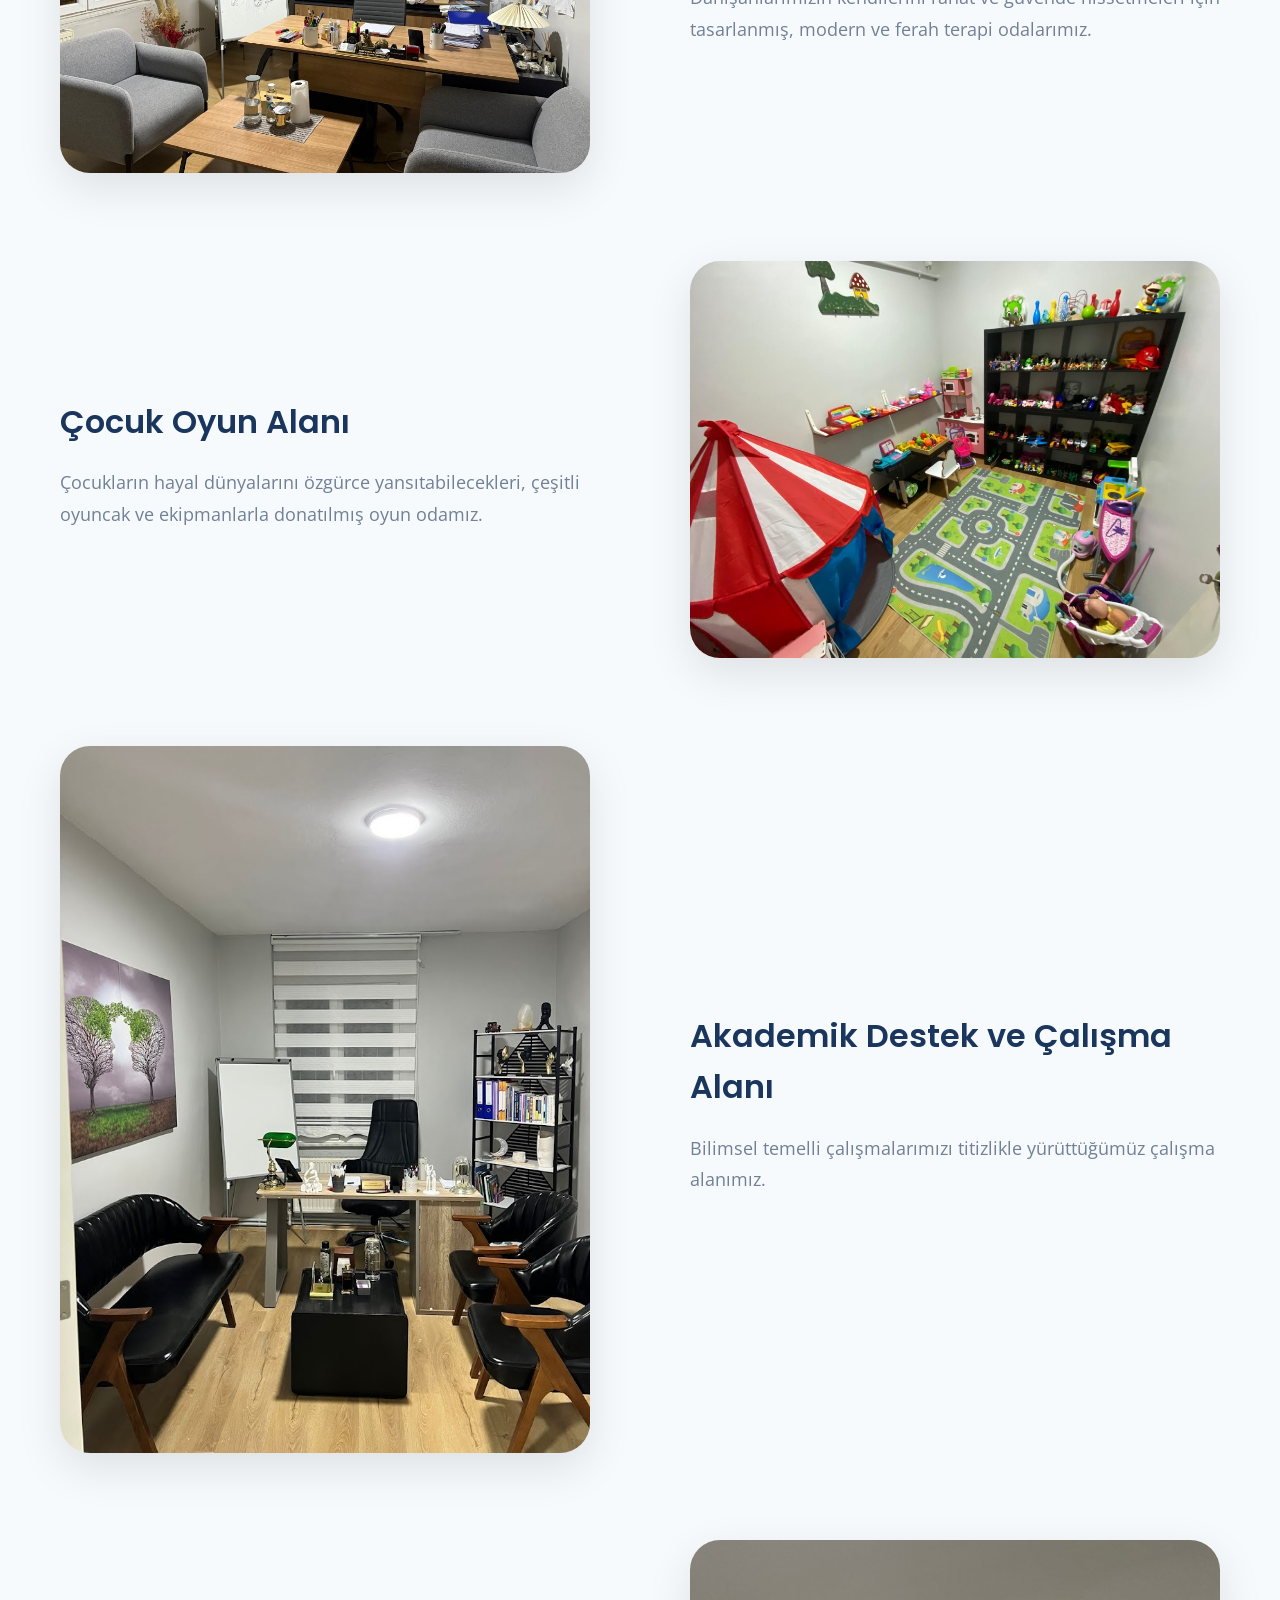
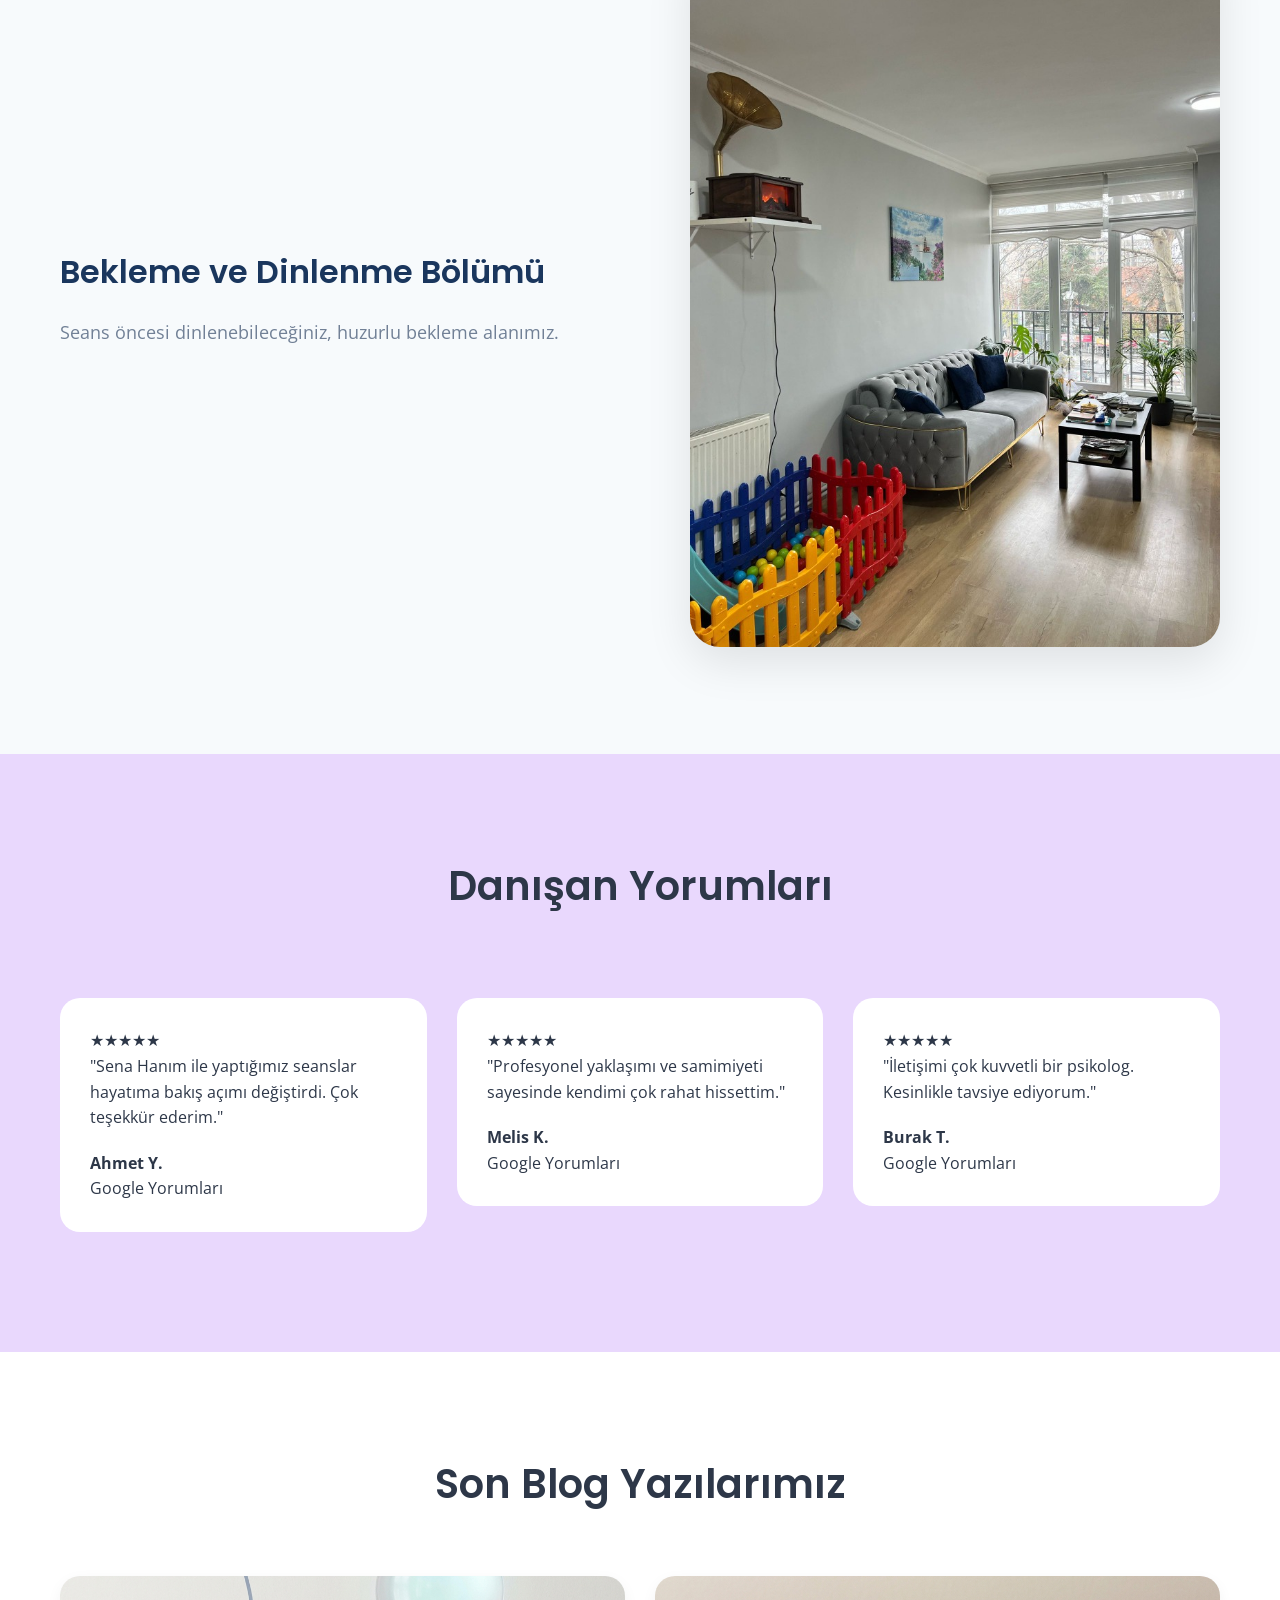
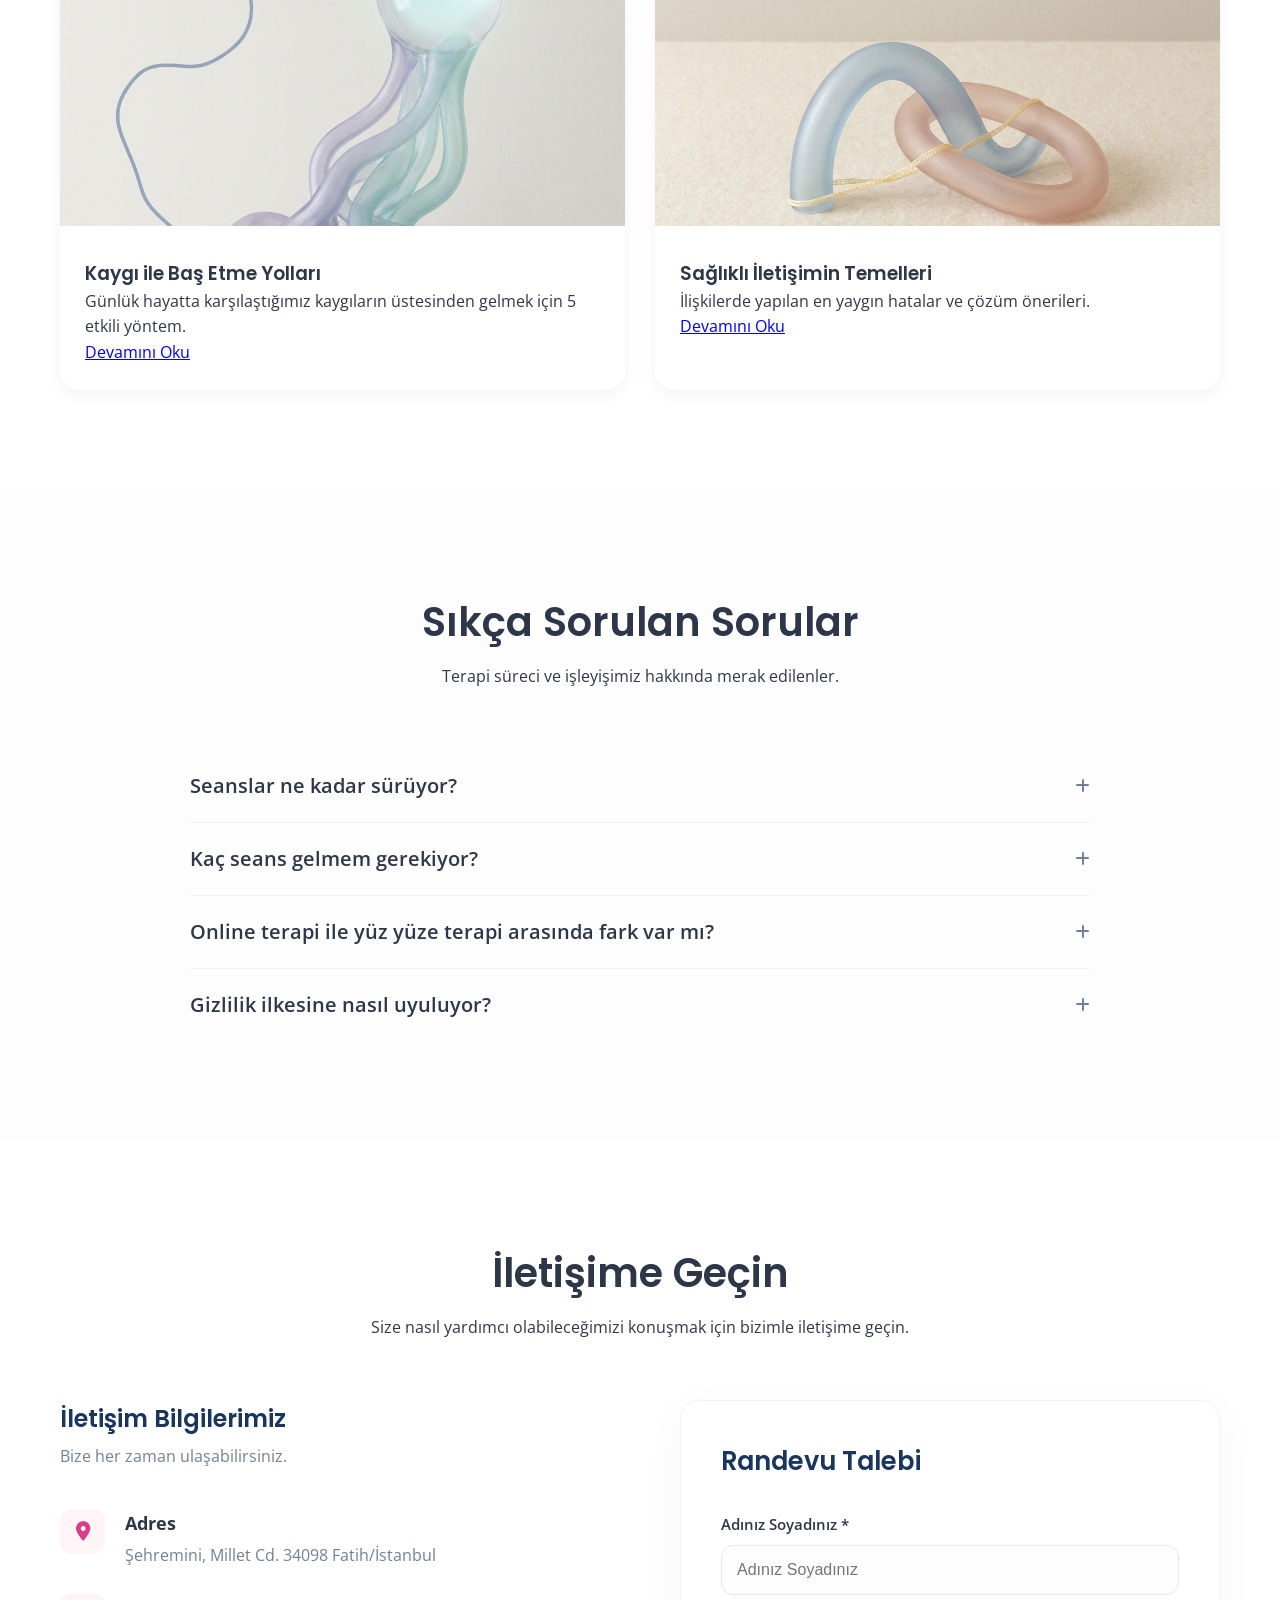
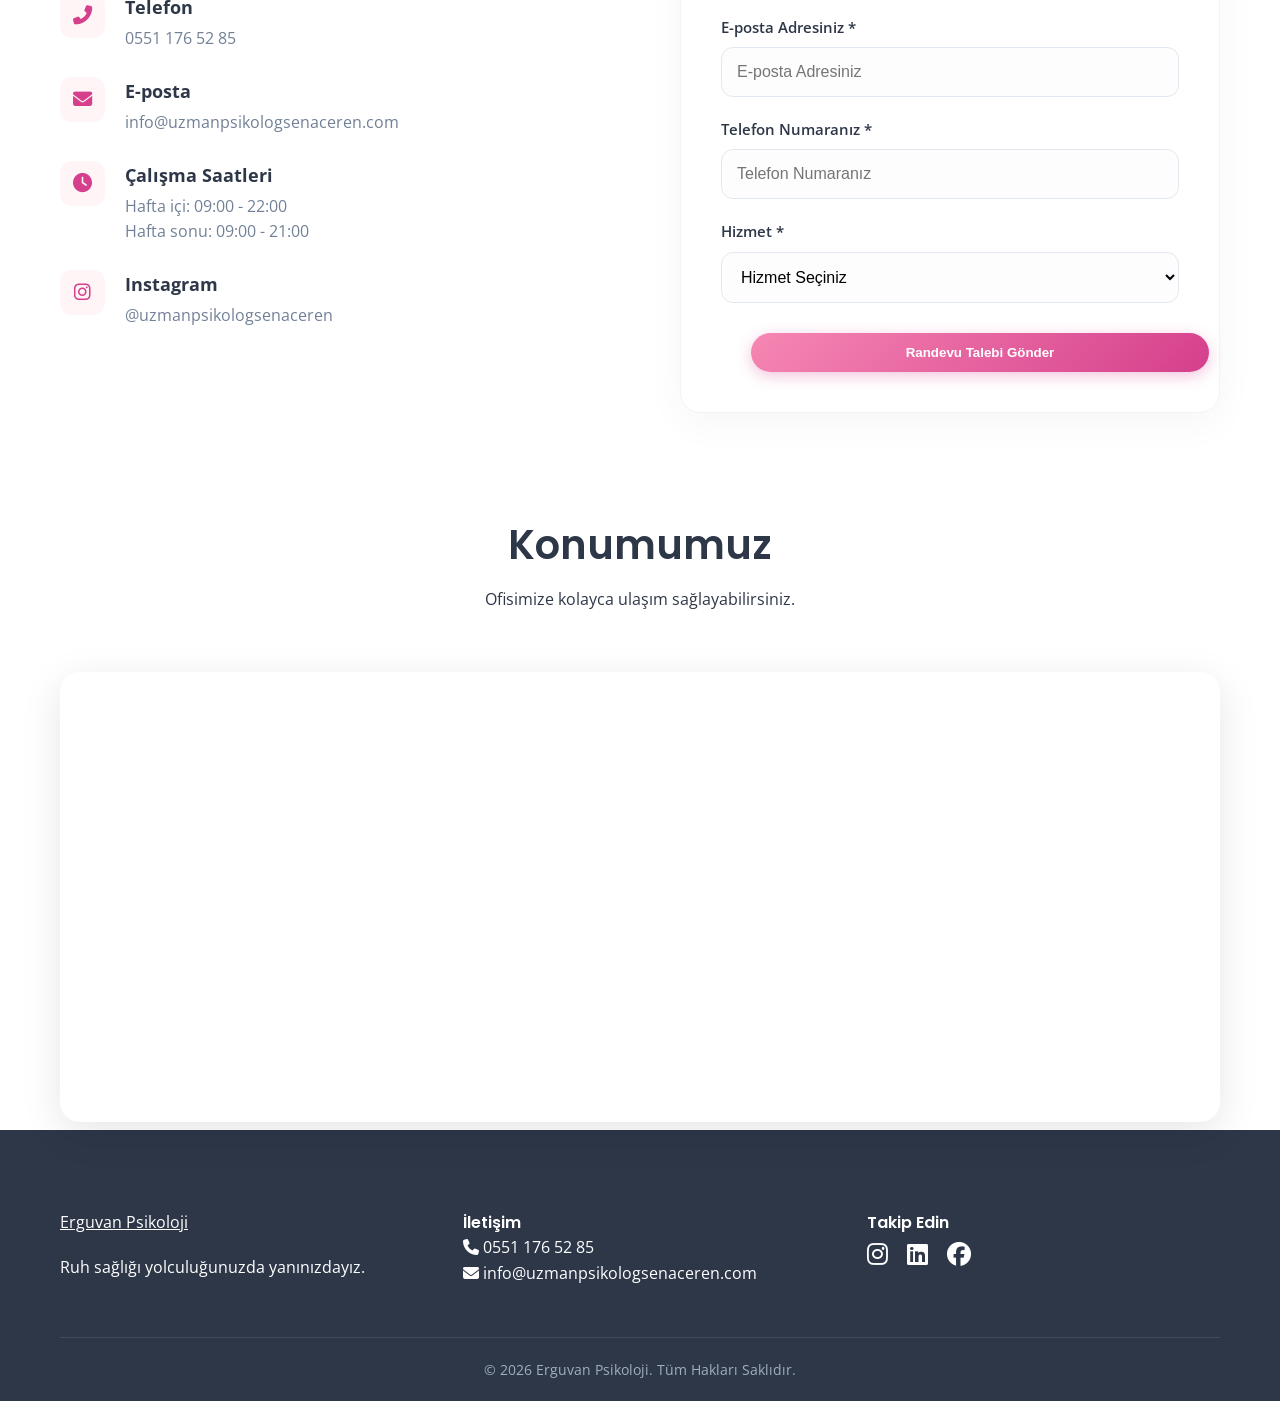
==== commit dabbaac7: "Admin paneli 404 ve WSOD hatasi giderildi, sunucu temizligi yapildi ve gecici scriptler silindi" ====
--- a/psikolog-modern/index.html
+++ b/psikolog-modern/index.html
@@ -338,7 +338,7 @@
                             <div class="info-icon"><i class="fas fa-map-marker-alt"></i></div>
                             <div class="info-text">
                                 <strong>Adres</strong>
-                                <p>Şehremini, Millet Cd. Aydın apt No:131 Daire 4<br>34098 Fatih/İstanbul</p>
+                                <p>Şehremini, Millet Cd. 34098 Fatih/İstanbul</p>
                             </div>
                         </div>
 
